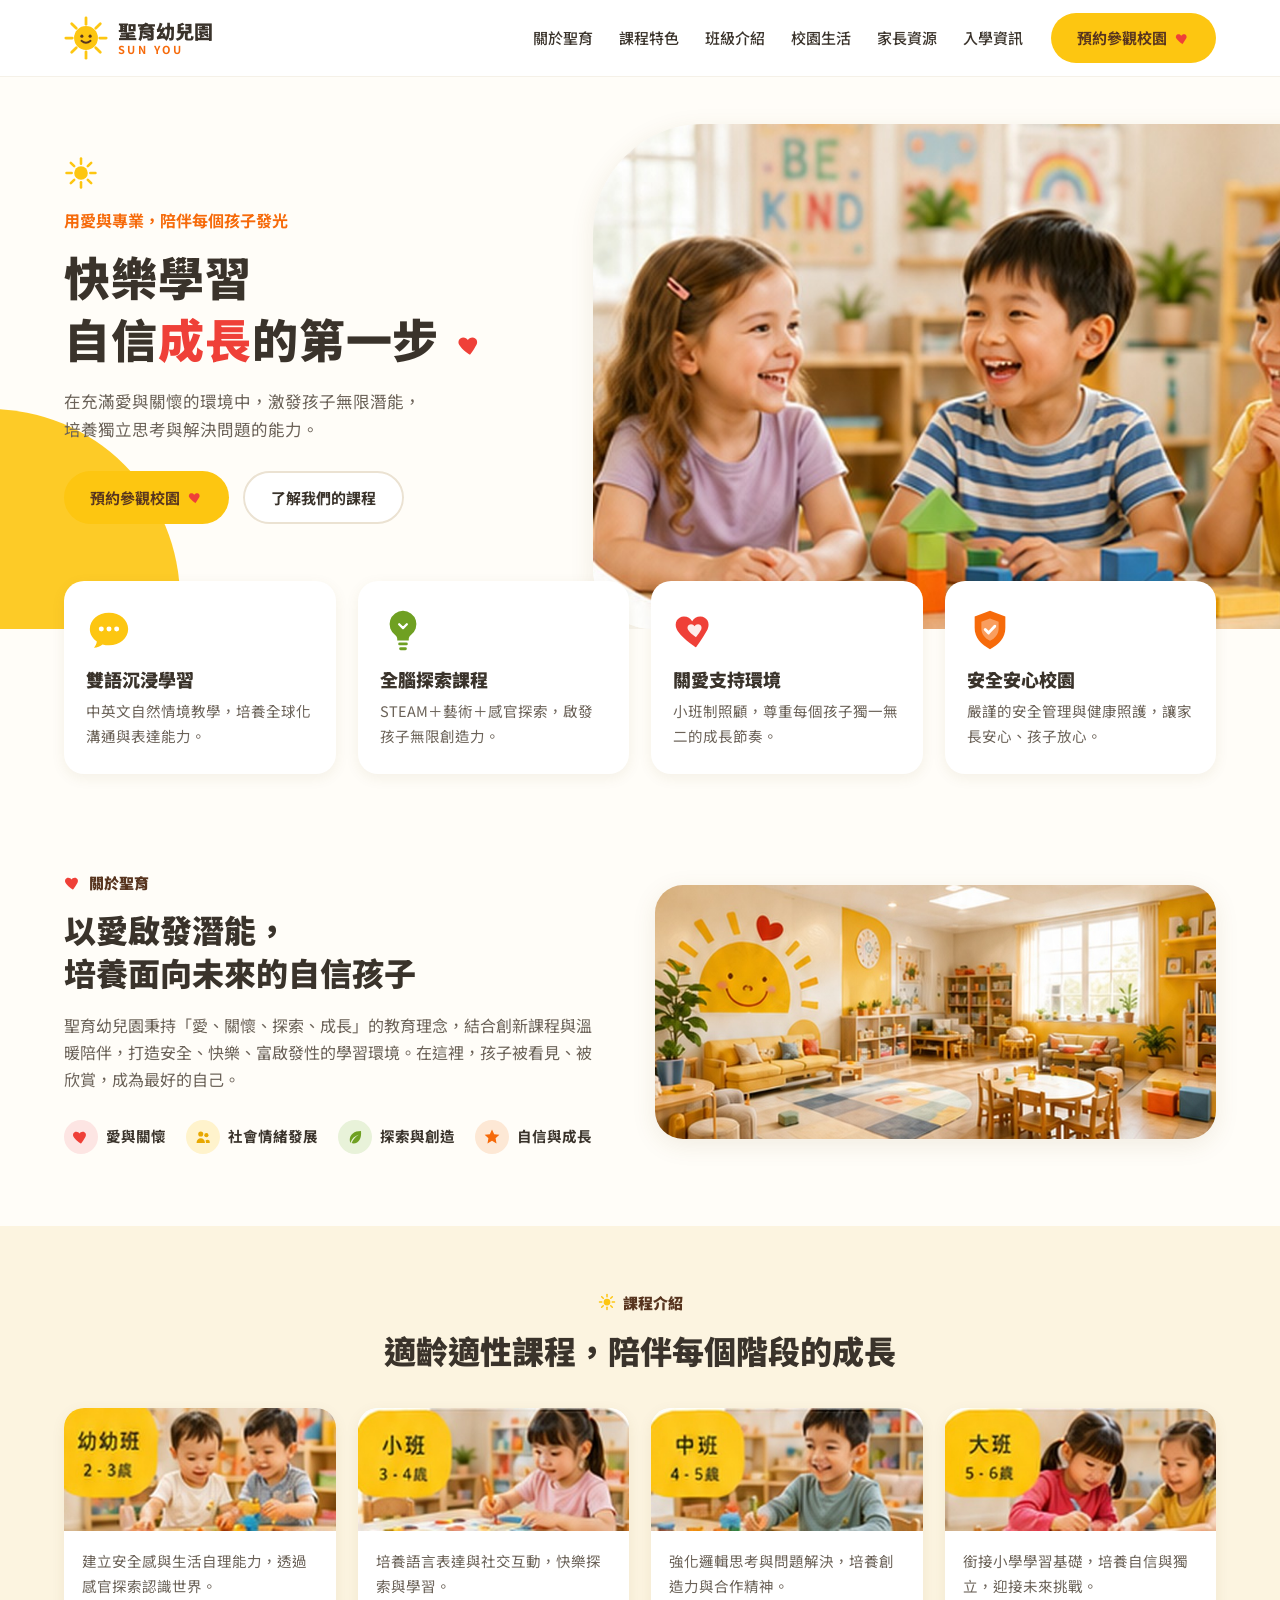
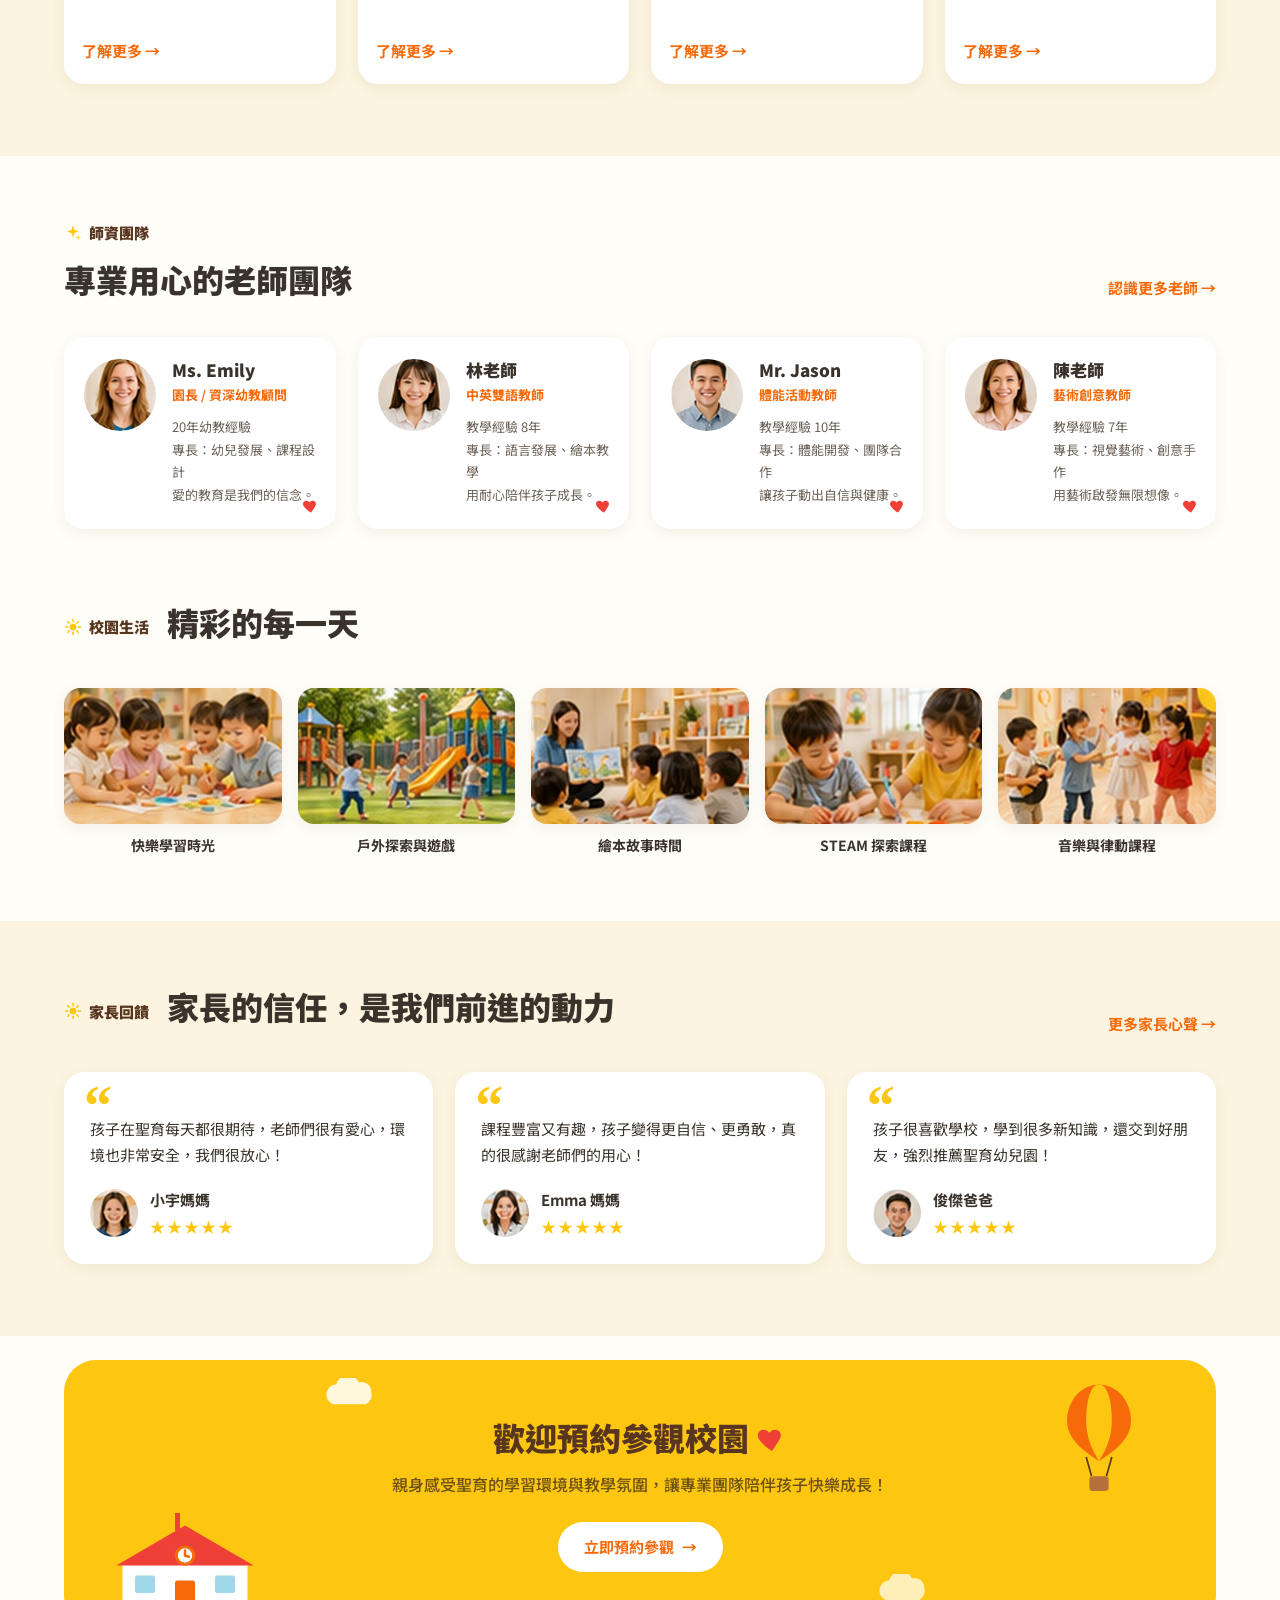
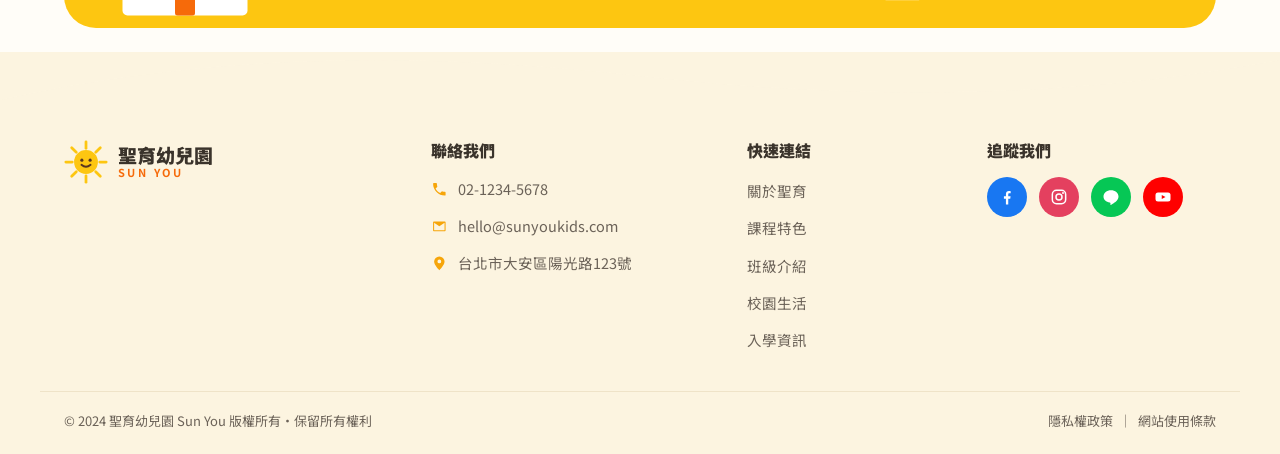
==== index.html @ f6fc10bd "feat: recreate Sample1.png as a one-page site and add mockup-to-site skill Faithfully recreates the " ====
<!DOCTYPE html>
<html lang="zh-Hant">
<head>
<meta charset="UTF-8">
<meta name="viewport" content="width=device-width, initial-scale=1.0">
<title>聖育幼兒園 SUN YOU｜快樂學習，自信成長的第一步</title>
<meta name="description" content="聖育幼兒園秉持「愛、關懷、探索、成長」的教育理念，打造安全、快樂、富啟發性的學習環境。">
<link rel="preconnect" href="https://fonts.googleapis.com">
<link rel="preconnect" href="https://fonts.gstatic.com" crossorigin>
<link href="https://fonts.googleapis.com/css2?family=Noto+Sans+TC:wght@400;500;700;900&display=swap" rel="stylesheet">
<link rel="stylesheet" href="css/styles.css">
</head>
<body>

<!-- ===== 導覽列 ===== -->
<header class="site-header">
  <div class="container nav-inner">
    <a href="#top" class="logo" aria-label="聖育幼兒園 SUN YOU">
      <svg class="logo-sun" viewBox="0 0 48 48" aria-hidden="true">
        <g stroke="#FDC611" stroke-width="3" stroke-linecap="round">
          <line x1="24" y1="2" x2="24" y2="9"/><line x1="24" y1="39" x2="24" y2="46"/>
          <line x1="2" y1="24" x2="9" y2="24"/><line x1="39" y1="24" x2="46" y2="24"/>
          <line x1="8.4" y1="8.4" x2="13.4" y2="13.4"/><line x1="34.6" y1="34.6" x2="39.6" y2="39.6"/>
          <line x1="8.4" y1="39.6" x2="13.4" y2="34.6"/><line x1="34.6" y1="13.4" x2="39.6" y2="8.4"/>
        </g>
        <circle cx="24" cy="24" r="13" fill="#FDC611"/>
        <circle cx="19.5" cy="22" r="1.7" fill="#58351F"/>
        <circle cx="28.5" cy="22" r="1.7" fill="#58351F"/>
        <path d="M19 27 q5 4.5 10 0" fill="none" stroke="#58351F" stroke-width="2" stroke-linecap="round"/>
      </svg>
      <span class="logo-text"><strong>聖育幼兒園</strong><small>SUN YOU</small></span>
    </a>
    <nav class="site-nav" id="site-nav" aria-label="主選單">
      <a href="#about">關於聖育</a>
      <a href="#features">課程特色</a>
      <a href="#classes">班級介紹</a>
      <a href="#life">校園生活</a>
      <a href="#voices">家長資源</a>
      <a href="#contact">入學資訊</a>
    </nav>
    <a href="#visit" class="btn btn-primary nav-cta">預約參觀校園
      <svg class="ic" viewBox="0 0 24 24" aria-hidden="true"><path fill="#EF4038" d="M12 21S4.5 16.3 2 11.7C.3 8.5 2.3 5 5.7 5 7.7 5 9.1 6 10 7.4 10.9 6 12.3 5 14.3 5c3.4 0 5.4 3.5 3.7 6.7C15.5 16.3 12 21 12 21z"/></svg>
    </a>
    <button class="nav-toggle" id="nav-toggle" aria-label="開啟選單" aria-expanded="false">
      <span></span><span></span><span></span>
    </button>
  </div>
</header>

<main id="top">

<!-- ===== Hero ===== -->
<section class="hero">
  <div class="hero-blob" aria-hidden="true"></div>
  <div class="container hero-inner">
    <div class="hero-copy">
      <svg class="hero-sun" viewBox="0 0 40 40" aria-hidden="true">
        <g stroke="#FDC611" stroke-width="3" stroke-linecap="round">
          <line x1="20" y1="3" x2="20" y2="9"/><line x1="20" y1="31" x2="20" y2="37"/>
          <line x1="3" y1="20" x2="9" y2="20"/><line x1="31" y1="20" x2="37" y2="20"/>
          <line x1="8" y1="8" x2="12" y2="12"/><line x1="28" y1="28" x2="32" y2="32"/>
          <line x1="8" y1="32" x2="12" y2="28"/><line x1="28" y1="12" x2="32" y2="8"/>
        </g>
        <circle cx="20" cy="20" r="8" fill="#FDC611"/>
      </svg>
      <p class="eyebrow">用愛與專業，陪伴每個孩子發光</p>
      <h1>快樂學習<br>自信<em>成長</em>的第一步
        <svg class="hero-heart" viewBox="0 0 24 24" aria-hidden="true"><path fill="#EF4038" d="M12 21S4.5 16.3 2 11.7C.3 8.5 2.3 5 5.7 5 7.7 5 9.1 6 10 7.4 10.9 6 12.3 5 14.3 5c3.4 0 5.4 3.5 3.7 6.7C15.5 16.3 12 21 12 21z"/></svg>
      </h1>
      <p class="lead">在充滿愛與關懷的環境中，激發孩子無限潛能，<br>培養獨立思考與解決問題的能力。</p>
      <div class="hero-actions">
        <a href="#visit" class="btn btn-primary">預約參觀校園
          <svg class="ic" viewBox="0 0 24 24" aria-hidden="true"><path fill="#EF4038" d="M12 21S4.5 16.3 2 11.7C.3 8.5 2.3 5 5.7 5 7.7 5 9.1 6 10 7.4 10.9 6 12.3 5 14.3 5c3.4 0 5.4 3.5 3.7 6.7C15.5 16.3 12 21 12 21z"/></svg>
        </a>
        <a href="#classes" class="btn btn-ghost">了解我們的課程</a>
      </div>
    </div>
    <div class="hero-photo">
      <img src="assets/img/hero.jpg" alt="孩子們開心地玩積木" width="1052" height="558">
    </div>
  </div>
</section>

<!-- ===== 特色卡片 ===== -->
<section class="features" id="features">
  <div class="container features-grid">
    <article class="feature-card">
      <span class="feature-icon"><svg viewBox="0 0 48 48" aria-hidden="true">
        <path fill="#FDC611" d="M24 6C12.4 6 4 13.6 4 23c0 5.3 2.8 10 7.3 13.1-.3 2.4-1.3 4.6-3 6.3 3.4-.3 6.5-1.5 9-3.4 2.1.6 4.4 1 6.7 1 11.6 0 20-7.6 20-17S35.6 6 24 6z"/>
        <circle cx="16" cy="23" r="2.6" fill="#fff"/><circle cx="24" cy="23" r="2.6" fill="#fff"/><circle cx="32" cy="23" r="2.6" fill="#fff"/>
      </svg></span>
      <h3>雙語沉浸學習</h3>
      <p>中英文自然情境教學，培養全球化溝通與表達能力。</p>
    </article>
    <article class="feature-card">
      <span class="feature-icon"><svg viewBox="0 0 48 48" aria-hidden="true">
        <path fill="#6FA022" d="M24 4a14 14 0 0 0-8 25.5c1.3 1 2 2.5 2 4V35h12v-1.5c0-1.5.7-3 2-4A14 14 0 0 0 24 4z"/>
        <rect x="19" y="37" width="10" height="3" rx="1.5" fill="#6FA022"/>
        <rect x="20" y="42" width="8" height="3" rx="1.5" fill="#6FA022"/>
        <path d="M20 18l4 4 4-4" stroke="#fff" stroke-width="2.4" fill="none" stroke-linecap="round" stroke-linejoin="round"/>
      </svg></span>
      <h3>全腦探索課程</h3>
      <p>STEAM＋藝術＋感官探索，啟發孩子無限創造力。</p>
    </article>
    <article class="feature-card">
      <span class="feature-icon"><svg viewBox="0 0 48 48" aria-hidden="true">
        <path fill="#EF4038" d="M24 42S9 32.6 4 23.4C.7 17 4.7 10 11.4 10c4 0 6.8 2 8.6 4.8C21.8 12 24.6 10 28.6 10 35.3 10 39.3 17 36 23.4 31 32.6 24 42 24 42z"/>
        <path fill="#fff" d="M24 31.5s-6.2-4-8.3-7.8c-1.4-2.7.3-5.7 3.1-5.7 1.7 0 2.9.9 3.7 2 .8-1.1 2-2 3.7-2 2.8 0 4.5 3 3.1 5.7-2.1 3.8-5.3 7.8-5.3 7.8z" opacity=".9"/>
      </svg></span>
      <h3>關愛支持環境</h3>
      <p>小班制照顧，尊重每個孩子獨一無二的成長節奏。</p>
    </article>
    <article class="feature-card">
      <span class="feature-icon"><svg viewBox="0 0 48 48" aria-hidden="true">
        <path fill="#F66A0A" d="M24 4l16 6v12c0 10-6.7 17.6-16 22C14.7 39.6 8 32 8 22V10l16-6z"/>
        <path fill="#fff" d="M24 12l9 3.4v7.2c0 5.6-3.7 10-9 12.6-5.3-2.6-9-7-9-12.6v-7.2L24 12z" opacity=".35"/>
        <path d="M19 23.5l3.5 3.5 6.5-7" stroke="#fff" stroke-width="3" fill="none" stroke-linecap="round" stroke-linejoin="round"/>
      </svg></span>
      <h3>安全安心校園</h3>
      <p>嚴謹的安全管理與健康照護，讓家長安心、孩子放心。</p>
    </article>
  </div>
</section>

<!-- ===== 關於聖育 ===== -->
<section class="about" id="about">
  <div class="container about-inner">
    <div class="about-copy">
      <p class="section-tag">
        <svg class="ic" viewBox="0 0 24 24" aria-hidden="true"><path fill="#EF4038" d="M12 21S4.5 16.3 2 11.7C.3 8.5 2.3 5 5.7 5 7.7 5 9.1 6 10 7.4 10.9 6 12.3 5 14.3 5c3.4 0 5.4 3.5 3.7 6.7C15.5 16.3 12 21 12 21z"/></svg>
        關於聖育
      </p>
      <h2>以愛啟發潛能，<br>培養面向未來的自信孩子</h2>
      <p class="section-body">聖育幼兒園秉持「愛、關懷、探索、成長」的教育理念，結合創新課程與溫暖陪伴，打造安全、快樂、富啟發性的學習環境。在這裡，孩子被看見、被欣賞，成為最好的自己。</p>
      <ul class="about-badges">
        <li><span class="badge-ic badge-red"><svg viewBox="0 0 24 24" aria-hidden="true"><path fill="currentColor" d="M12 21S4.5 16.3 2 11.7C.3 8.5 2.3 5 5.7 5 7.7 5 9.1 6 10 7.4 10.9 6 12.3 5 14.3 5c3.4 0 5.4 3.5 3.7 6.7C15.5 16.3 12 21 12 21z"/></svg></span>愛與關懷</li>
        <li><span class="badge-ic badge-yellow"><svg viewBox="0 0 24 24" aria-hidden="true"><circle cx="9" cy="8" r="3.4" fill="currentColor"/><circle cx="16.5" cy="9.5" r="2.8" fill="currentColor"/><path fill="currentColor" d="M3.5 19c0-3 2.5-5.4 5.5-5.4s5.5 2.4 5.5 5.4v1h-11v-1zM15.5 16.4c1.6-1.3 4-1.2 5 .4.6 1 .5 2.2.5 3.2h-5"/></svg></span>社會情緒發展</li>
        <li><span class="badge-ic badge-green"><svg viewBox="0 0 24 24" aria-hidden="true"><path fill="currentColor" d="M20 4c-9 0-15 4.5-15 12 0 1.6.4 3 1 4.1C7.6 14 12 10.5 17 9c-4 2.5-7.6 6-9.5 11 .8.3 1.6.5 2.5.5 7.5 0 11-7 10-16.5z"/></svg></span>探索與創造</li>
        <li><span class="badge-ic badge-orange"><svg viewBox="0 0 24 24" aria-hidden="true"><path fill="currentColor" d="M12 2l2.9 6.3L21.8 9l-5 4.7L18 20.5 12 17l-6 3.5 1.2-6.8-5-4.7 6.9-.7L12 2z"/></svg></span>自信與成長</li>
      </ul>
    </div>
    <div class="about-photo">
      <img src="assets/img/about.jpg" alt="明亮溫馨的教室空間，牆上有太陽笑臉壁畫" width="978" height="442">
    </div>
  </div>
</section>

<!-- ===== 課程介紹 ===== -->
<section class="classes" id="classes">
  <div class="container">
    <header class="section-head center">
      <p class="section-tag">
        <svg class="ic" viewBox="0 0 24 24" aria-hidden="true"><g stroke="#FDC611" stroke-width="2" stroke-linecap="round"><line x1="12" y1="2" x2="12" y2="5"/><line x1="12" y1="19" x2="12" y2="22"/><line x1="2" y1="12" x2="5" y2="12"/><line x1="19" y1="12" x2="22" y2="12"/><line x1="4.9" y1="4.9" x2="7" y2="7"/><line x1="17" y1="17" x2="19.1" y2="19.1"/><line x1="4.9" y1="19.1" x2="7" y2="17"/><line x1="17" y1="7" x2="19.1" y2="4.9"/></g><circle cx="12" cy="12" r="4.5" fill="#FDC611"/></svg>
        課程介紹
      </p>
      <h2>適齡適性課程，陪伴每個階段的成長</h2>
    </header>
    <div class="class-grid">
      <article class="class-card">
        <div class="class-photo"><img src="assets/img/class-toddler.jpg" alt="幼幼班：孩子探索教具" width="350" height="158"></div>
        <div class="class-body">
          <p>建立安全感與生活自理能力，透過感官探索認識世界。</p>
          <a class="text-link" href="#visit">了解更多 <span class="arrow">→</span></a>
        </div>
      </article>
      <article class="class-card">
        <div class="class-photo"><img src="assets/img/class-junior.jpg" alt="小班：孩子們一起遊戲學習" width="350" height="158"></div>
        <div class="class-body">
          <p>培養語言表達與社交互動，快樂探索與學習。</p>
          <a class="text-link" href="#visit">了解更多 <span class="arrow">→</span></a>
        </div>
      </article>
      <article class="class-card">
        <div class="class-photo"><img src="assets/img/class-middle.jpg" alt="中班：孩子們動手做實驗" width="350" height="158"></div>
        <div class="class-body">
          <p>強化邏輯思考與問題解決，培養創造力與合作精神。</p>
          <a class="text-link" href="#visit">了解更多 <span class="arrow">→</span></a>
        </div>
      </article>
      <article class="class-card">
        <div class="class-photo"><img src="assets/img/class-senior.jpg" alt="大班：孩子們專注書寫" width="350" height="158"></div>
        <div class="class-body">
          <p>銜接小學學習基礎，培養自信與獨立，迎接未來挑戰。</p>
          <a class="text-link" href="#visit">了解更多 <span class="arrow">→</span></a>
        </div>
      </article>
    </div>
  </div>
</section>

<!-- ===== 師資團隊 ===== -->
<section class="teachers" id="teachers">
  <div class="container">
    <header class="section-head split">
      <div>
        <p class="section-tag">
          <svg class="ic" viewBox="0 0 24 24" aria-hidden="true"><path fill="#FDC611" d="M12 2l2 6 6 2-6 2-2 6-2-6-6-2 6-2 2-6z"/><path fill="#FDC611" d="M19 14l1 3 3 1-3 1-1 3-1-3-3-1 3-1 1-3z" opacity=".7"/></svg>
          師資團隊
        </p>
        <h2>專業用心的老師團隊</h2>
      </div>
      <a class="text-link" href="#visit">認識更多老師 <span class="arrow">→</span></a>
    </header>
    <div class="teacher-grid">
      <article class="teacher-card">
        <img class="teacher-avatar" src="assets/img/teacher-emily.jpg" alt="Ms. Emily" width="128" height="128">
        <div class="teacher-info">
          <h3>Ms. Emily</h3>
          <p class="teacher-role">園長 / 資深幼教顧問</p>
          <p class="teacher-meta">20年幼教經驗<br>專長：幼兒發展、課程設計<br>愛的教育是我們的信念。</p>
        </div>
        <svg class="card-heart" viewBox="0 0 24 24" aria-hidden="true"><path fill="#EF4038" d="M12 21S4.5 16.3 2 11.7C.3 8.5 2.3 5 5.7 5 7.7 5 9.1 6 10 7.4 10.9 6 12.3 5 14.3 5c3.4 0 5.4 3.5 3.7 6.7C15.5 16.3 12 21 12 21z"/></svg>
      </article>
      <article class="teacher-card">
        <img class="teacher-avatar" src="assets/img/teacher-lin.jpg" alt="林老師" width="128" height="128">
        <div class="teacher-info">
          <h3>林老師</h3>
          <p class="teacher-role">中英雙語教師</p>
          <p class="teacher-meta">教學經驗 8年<br>專長：語言發展、繪本教學<br>用耐心陪伴孩子成長。</p>
        </div>
        <svg class="card-heart" viewBox="0 0 24 24" aria-hidden="true"><path fill="#EF4038" d="M12 21S4.5 16.3 2 11.7C.3 8.5 2.3 5 5.7 5 7.7 5 9.1 6 10 7.4 10.9 6 12.3 5 14.3 5c3.4 0 5.4 3.5 3.7 6.7C15.5 16.3 12 21 12 21z"/></svg>
      </article>
      <article class="teacher-card">
        <img class="teacher-avatar" src="assets/img/teacher-jason.jpg" alt="Mr. Jason" width="128" height="128">
        <div class="teacher-info">
          <h3>Mr. Jason</h3>
          <p class="teacher-role">體能活動教師</p>
          <p class="teacher-meta">教學經驗 10年<br>專長：體能開發、團隊合作<br>讓孩子動出自信與健康。</p>
        </div>
        <svg class="card-heart" viewBox="0 0 24 24" aria-hidden="true"><path fill="#EF4038" d="M12 21S4.5 16.3 2 11.7C.3 8.5 2.3 5 5.7 5 7.7 5 9.1 6 10 7.4 10.9 6 12.3 5 14.3 5c3.4 0 5.4 3.5 3.7 6.7C15.5 16.3 12 21 12 21z"/></svg>
      </article>
      <article class="teacher-card">
        <img class="teacher-avatar" src="assets/img/teacher-chen.jpg" alt="陳老師" width="128" height="128">
        <div class="teacher-info">
          <h3>陳老師</h3>
          <p class="teacher-role">藝術創意教師</p>
          <p class="teacher-meta">教學經驗 7年<br>專長：視覺藝術、創意手作<br>用藝術啟發無限想像。</p>
        </div>
        <svg class="card-heart" viewBox="0 0 24 24" aria-hidden="true"><path fill="#EF4038" d="M12 21S4.5 16.3 2 11.7C.3 8.5 2.3 5 5.7 5 7.7 5 9.1 6 10 7.4 10.9 6 12.3 5 14.3 5c3.4 0 5.4 3.5 3.7 6.7C15.5 16.3 12 21 12 21z"/></svg>
      </article>
    </div>
  </div>
</section>

<!-- ===== 校園生活 ===== -->
<section class="life" id="life">
  <div class="container">
    <header class="section-head split">
      <div class="inline-head">
        <p class="section-tag">
          <svg class="ic" viewBox="0 0 24 24" aria-hidden="true"><g stroke="#FDC611" stroke-width="2" stroke-linecap="round"><line x1="12" y1="2" x2="12" y2="5"/><line x1="12" y1="19" x2="12" y2="22"/><line x1="2" y1="12" x2="5" y2="12"/><line x1="19" y1="12" x2="22" y2="12"/><line x1="4.9" y1="4.9" x2="7" y2="7"/><line x1="17" y1="17" x2="19.1" y2="19.1"/><line x1="4.9" y1="19.1" x2="7" y2="17"/><line x1="17" y1="7" x2="19.1" y2="4.9"/></g><circle cx="12" cy="12" r="4.5" fill="#FDC611"/></svg>
          校園生活
        </p>
        <h2>精彩的每一天</h2>
      </div>
    </header>
    <div class="life-grid">
      <figure><img src="assets/img/life-learning.jpg" alt="快樂學習時光" width="304" height="176"><figcaption>快樂學習時光</figcaption></figure>
      <figure><img src="assets/img/life-outdoor.jpg" alt="戶外探索與遊戲" width="304" height="176"><figcaption>戶外探索與遊戲</figcaption></figure>
      <figure><img src="assets/img/life-story.jpg" alt="繪本故事時間" width="278" height="176"><figcaption>繪本故事時間</figcaption></figure>
      <figure><img src="assets/img/life-steam.jpg" alt="STEAM 探索課程" width="272" height="176"><figcaption>STEAM 探索課程</figcaption></figure>
      <figure><img src="assets/img/life-music.jpg" alt="音樂與律動課程" width="292" height="176"><figcaption>音樂與律動課程</figcaption></figure>
    </div>
  </div>
</section>

<!-- ===== 家長回饋 ===== -->
<section class="voices" id="voices">
  <div class="container">
    <header class="section-head split">
      <div class="inline-head">
        <p class="section-tag">
          <svg class="ic" viewBox="0 0 24 24" aria-hidden="true"><g stroke="#FDC611" stroke-width="2" stroke-linecap="round"><line x1="12" y1="2" x2="12" y2="5"/><line x1="12" y1="19" x2="12" y2="22"/><line x1="2" y1="12" x2="5" y2="12"/><line x1="19" y1="12" x2="22" y2="12"/><line x1="4.9" y1="4.9" x2="7" y2="7"/><line x1="17" y1="17" x2="19.1" y2="19.1"/><line x1="4.9" y1="19.1" x2="7" y2="17"/><line x1="17" y1="7" x2="19.1" y2="4.9"/></g><circle cx="12" cy="12" r="4.5" fill="#FDC611"/></svg>
          家長回饋
        </p>
        <h2>家長的信任，是我們前進的動力</h2>
      </div>
      <a class="text-link" href="#visit">更多家長心聲 <span class="arrow">→</span></a>
    </header>
    <div class="voice-grid">
      <article class="voice-card">
        <span class="quote-mark" aria-hidden="true">“</span>
        <p>孩子在聖育每天都很期待，老師們很有愛心，環境也非常安全，我們很放心！</p>
        <footer>
          <img src="assets/img/avatar-xiaoyu.jpg" alt="" width="76" height="76">
          <div><strong>小宇媽媽</strong>
            <span class="stars" role="img" aria-label="五顆星">★★★★★</span>
          </div>
        </footer>
      </article>
      <article class="voice-card">
        <span class="quote-mark" aria-hidden="true">“</span>
        <p>課程豐富又有趣，孩子變得更自信、更勇敢，真的很感謝老師們的用心！</p>
        <footer>
          <img src="assets/img/avatar-emma.jpg" alt="" width="76" height="76">
          <div><strong>Emma 媽媽</strong>
            <span class="stars" role="img" aria-label="五顆星">★★★★★</span>
          </div>
        </footer>
      </article>
      <article class="voice-card">
        <span class="quote-mark" aria-hidden="true">“</span>
        <p>孩子很喜歡學校，學到很多新知識，還交到好朋友，強烈推薦聖育幼兒園！</p>
        <footer>
          <img src="assets/img/avatar-junjie.jpg" alt="" width="76" height="76">
          <div><strong>俊傑爸爸</strong>
            <span class="stars" role="img" aria-label="五顆星">★★★★★</span>
          </div>
        </footer>
      </article>
    </div>
  </div>
</section>

<!-- ===== CTA ===== -->
<section class="cta" id="visit">
  <div class="container">
    <div class="cta-banner">
      <svg class="cta-art cta-school" viewBox="0 0 120 100" aria-hidden="true">
        <rect x="10" y="46" width="100" height="44" rx="4" fill="#fff"/>
        <path d="M5 50 L60 18 L115 50 Z" fill="#EF4038"/>
        <rect x="52" y="8" width="4" height="14" fill="#EF4038"/>
        <path d="M56 8 h14 l-4 4 4 4 h-14 z" fill="#FDC611"/>
        <circle cx="60" cy="42" r="7" fill="#fff" stroke="#F66A0A" stroke-width="2.5"/>
        <line x1="60" y1="42" x2="60" y2="38" stroke="#F66A0A" stroke-width="2" stroke-linecap="round"/>
        <line x1="60" y1="42" x2="63" y2="43" stroke="#F66A0A" stroke-width="2" stroke-linecap="round"/>
        <rect x="52" y="62" width="16" height="28" rx="2" fill="#F66A0A"/>
        <rect x="20" y="58" width="16" height="14" rx="2" fill="#9FD8E8"/>
        <rect x="84" y="58" width="16" height="14" rx="2" fill="#9FD8E8"/>
      </svg>
      <div class="cta-copy">
        <h2>歡迎預約參觀校園
          <svg class="ic" viewBox="0 0 24 24" aria-hidden="true"><path fill="#EF4038" d="M12 21S4.5 16.3 2 11.7C.3 8.5 2.3 5 5.7 5 7.7 5 9.1 6 10 7.4 10.9 6 12.3 5 14.3 5c3.4 0 5.4 3.5 3.7 6.7C15.5 16.3 12 21 12 21z"/></svg>
        </h2>
        <p>親身感受聖育的學習環境與教學氛圍，讓專業團隊陪伴孩子快樂成長！</p>
        <a class="btn btn-light" href="mailto:hello@sunyoukids.com">立即預約參觀 <span class="arrow">→</span></a>
      </div>
      <svg class="cta-art cta-balloon" viewBox="0 0 90 120" aria-hidden="true">
        <path d="M45 6 a30 34 0 0 1 30 34 c0 18-18 30-30 38 C33 70 15 58 15 40 A30 34 0 0 1 45 6z" fill="#F66A0A"/>
        <path d="M45 6 c8 0 12 15 12 34 0 16-6 28-12 38-6-10-12-22-12-38C33 21 37 6 45 6z" fill="#FDC611"/>
        <path d="M45 6 a30 34 0 0 1 30 34c0 18-18 30-30 38" fill="none"/>
        <line x1="33" y1="74" x2="38" y2="92" stroke="#58351F" stroke-width="1.6"/>
        <line x1="57" y1="74" x2="52" y2="92" stroke="#58351F" stroke-width="1.6"/>
        <rect x="36" y="92" width="18" height="14" rx="3" fill="#B5703B"/>
      </svg>
      <svg class="cta-art cta-cloud cloud-1" viewBox="0 0 80 36" aria-hidden="true"><path d="M18 30 a12 12 0 0 1 4-23 14 14 0 0 1 26-2 11 11 0 0 1 14 11 12 12 0 0 1-6 14z" fill="#fff" opacity=".85"/></svg>
      <svg class="cta-art cta-cloud cloud-2" viewBox="0 0 80 36" aria-hidden="true"><path d="M18 30 a12 12 0 0 1 4-23 14 14 0 0 1 26-2 11 11 0 0 1 14 11 12 12 0 0 1-6 14z" fill="#fff" opacity=".7"/></svg>
    </div>
  </div>
</section>

</main>

<!-- ===== Footer ===== -->
<footer class="site-footer" id="contact">
  <svg class="footer-wave" viewBox="0 0 1440 60" preserveAspectRatio="none" aria-hidden="true">
    <path d="M0 60 C240 0 480 0 720 30 C960 60 1200 60 1440 10 L1440 60 Z" fill="#FCF4E0"/>
  </svg>
  <div class="container footer-grid">
    <div class="footer-brand">
      <a href="#top" class="logo" aria-label="聖育幼兒園 SUN YOU">
        <svg class="logo-sun" viewBox="0 0 48 48" aria-hidden="true">
          <g stroke="#FDC611" stroke-width="3" stroke-linecap="round">
            <line x1="24" y1="2" x2="24" y2="9"/><line x1="24" y1="39" x2="24" y2="46"/>
            <line x1="2" y1="24" x2="9" y2="24"/><line x1="39" y1="24" x2="46" y2="24"/>
            <line x1="8.4" y1="8.4" x2="13.4" y2="13.4"/><line x1="34.6" y1="34.6" x2="39.6" y2="39.6"/>
            <line x1="8.4" y1="39.6" x2="13.4" y2="34.6"/><line x1="34.6" y1="13.4" x2="39.6" y2="8.4"/>
          </g>
          <circle cx="24" cy="24" r="13" fill="#FDC611"/>
          <circle cx="19.5" cy="22" r="1.7" fill="#58351F"/>
          <circle cx="28.5" cy="22" r="1.7" fill="#58351F"/>
          <path d="M19 27 q5 4.5 10 0" fill="none" stroke="#58351F" stroke-width="2" stroke-linecap="round"/>
        </svg>
        <span class="logo-text"><strong>聖育幼兒園</strong><small>SUN YOU</small></span>
      </a>
    </div>
    <div class="footer-col">
      <h4>聯絡我們</h4>
      <ul class="contact-list">
        <li>
          <svg class="ic" viewBox="0 0 24 24" aria-hidden="true"><path fill="#F6A50A" d="M6.6 10.8c1.4 2.8 3.8 5.1 6.6 6.6l2.2-2.2c.3-.3.7-.4 1-.2 1.2.4 2.4.6 3.6.6.6 0 1 .4 1 1V20c0 .6-.4 1-1 1C10.6 21 3 13.4 3 4c0-.6.4-1 1-1h3.5c.6 0 1 .4 1 1 0 1.3.2 2.5.6 3.6.1.4 0 .7-.2 1l-2.3 2.2z"/></svg>
          02-1234-5678
        </li>
        <li>
          <svg class="ic" viewBox="0 0 24 24" aria-hidden="true"><path fill="#F6A50A" d="M4 5h16c.6 0 1 .4 1 1v12c0 .6-.4 1-1 1H4c-.6 0-1-.4-1-1V6c0-.6.4-1 1-1zm8 7L4.5 6.8v10.7h15V6.8L12 12z"/></svg>
          <a href="mailto:hello@sunyoukids.com">hello@sunyoukids.com</a>
        </li>
        <li>
          <svg class="ic" viewBox="0 0 24 24" aria-hidden="true"><path fill="#F6A50A" d="M12 2a7.5 7.5 0 0 1 7.5 7.5c0 5.2-7.5 12.5-7.5 12.5S4.5 14.7 4.5 9.5A7.5 7.5 0 0 1 12 2zm0 10a2.7 2.7 0 1 0 0-5.4 2.7 2.7 0 0 0 0 5.4z"/></svg>
          台北市大安區陽光路123號
        </li>
      </ul>
    </div>
    <div class="footer-col">
      <h4>快速連結</h4>
      <ul class="quick-links">
        <li><a href="#about">關於聖育</a></li>
        <li><a href="#features">課程特色</a></li>
        <li><a href="#classes">班級介紹</a></li>
        <li><a href="#life">校園生活</a></li>
        <li><a href="#visit">入學資訊</a></li>
      </ul>
    </div>
    <div class="footer-col">
      <h4>追蹤我們</h4>
      <ul class="social-list">
        <li><a class="social social-fb" href="#" aria-label="Facebook">
          <svg viewBox="0 0 24 24" aria-hidden="true"><path fill="#fff" d="M13.5 21v-7h2.4l.4-3h-2.8V9.1c0-.9.2-1.5 1.5-1.5h1.4V5c-.3 0-1.1-.1-2.1-.1-2.1 0-3.6 1.3-3.6 3.7V11H8.3v3h2.4v7h2.8z"/></svg></a></li>
        <li><a class="social social-ig" href="#" aria-label="Instagram">
          <svg viewBox="0 0 24 24" aria-hidden="true"><rect x="4" y="4" width="16" height="16" rx="5" fill="none" stroke="#fff" stroke-width="1.8"/><circle cx="12" cy="12" r="3.6" fill="none" stroke="#fff" stroke-width="1.8"/><circle cx="16.8" cy="7.2" r="1.2" fill="#fff"/></svg></a></li>
        <li><a class="social social-line" href="#" aria-label="LINE">
          <svg viewBox="0 0 24 24" aria-hidden="true"><path fill="#fff" d="M12 4C7 4 3 7.3 3 11.4c0 3.7 3.2 6.7 7.5 7.3.3.1.7.2.8.5.1.2.1.6 0 .9l-.1.8c0 .2-.2.9.8.5s5.2-3.1 7.1-5.3c1.3-1.4 1.9-2.9 1.9-4.7C21 7.3 17 4 12 4z"/></svg></a></li>
        <li><a class="social social-yt" href="#" aria-label="YouTube">
          <svg viewBox="0 0 24 24" aria-hidden="true"><rect x="3" y="6.5" width="18" height="11" rx="3" fill="#fff"/><path d="M10.5 9.5v5l4.5-2.5z" fill="#FF0000"/></svg></a></li>
      </ul>
    </div>
  </div>
  <div class="container footer-bottom">
    <p>© 2024 聖育幼兒園 Sun You 版權所有・保留所有權利</p>
    <p class="footer-legal"><a href="#">隱私權政策</a><span>｜</span><a href="#">網站使用條款</a></p>
  </div>
</footer>

<script src="js/main.js"></script>
</body>
</html>
---- css/styles.css ----
/* ===== Tokens（取樣自 Sample1.png）===== */
:root {
  --yellow: #FDC611;
  --yellow-soft: #FDD34E;
  --yellow-pale: #FFF3CC;
  --cream: #FCF4E0;
  --bg: #FFFDF8;
  --red: #EF4038;
  --orange: #F66A0A;
  --green: #6FA022;
  --ink: #3A332B;
  --ink-soft: #6B6258;
  --brown: #58351F;
  --card-radius: 20px;
  --shadow: 0 6px 24px rgba(120, 90, 30, .10);
  --shadow-soft: 0 4px 14px rgba(120, 90, 30, .08);
  --container: 1200px;
}

/* ===== Base ===== */
* { box-sizing: border-box; }
html { scroll-behavior: smooth; }
body {
  margin: 0;
  font-family: "Noto Sans TC", "PingFang TC", "Microsoft JhengHei", sans-serif;
  color: var(--ink);
  background: var(--bg);
  line-height: 1.7;
}
img { display: block; max-width: 100%; height: auto; }
a { color: inherit; text-decoration: none; }
h1, h2, h3, h4 { margin: 0; line-height: 1.35; }
p, ul { margin: 0; }
ul { padding: 0; list-style: none; }

.container { max-width: var(--container); margin: 0 auto; padding: 0 24px; }
.ic { width: 1em; height: 1em; vertical-align: -0.12em; }
.arrow { display: inline-block; transition: transform .2s; }

/* ===== 按鈕 ===== */
.btn {
  display: inline-flex; align-items: center; gap: 8px;
  padding: 12px 26px; border-radius: 999px;
  font-weight: 700; font-size: 15px; white-space: nowrap;
  transition: transform .15s, box-shadow .15s, background .15s;
}
.btn:hover { transform: translateY(-2px); box-shadow: var(--shadow-soft); }
.btn-primary { background: var(--yellow); color: var(--brown); }
.btn-primary:hover { background: var(--yellow-soft); }
.btn-ghost { background: #fff; color: var(--ink); border: 2px solid #EBE2D2; }
.btn-light { background: #fff; color: var(--orange); }

.text-link { color: var(--orange); font-weight: 700; font-size: 15px; }
.text-link:hover .arrow { transform: translateX(4px); }

/* ===== 導覽列 ===== */
.site-header {
  position: sticky; top: 0; z-index: 50;
  background: rgba(255, 255, 255, .95);
  backdrop-filter: blur(6px);
  box-shadow: 0 1px 0 rgba(120, 90, 30, .07);
}
.nav-inner { display: flex; align-items: center; gap: 28px; height: 76px; }
.logo { display: flex; align-items: center; gap: 10px; }
.logo-sun { width: 44px; height: 44px; flex: none; }
.logo-text { display: flex; flex-direction: column; line-height: 1.2; }
.logo-text strong { font-size: 19px; font-weight: 900; color: var(--ink); }
.logo-text small { font-size: 11px; letter-spacing: .22em; color: var(--orange); font-weight: 700; }
.site-nav { display: flex; gap: 26px; margin-left: auto; }
.site-nav a { font-size: 15px; font-weight: 500; color: var(--ink); }
.site-nav a:hover { color: var(--orange); }
.nav-cta { flex: none; }
.nav-toggle { display: none; background: none; border: 0; padding: 8px; cursor: pointer; }
.nav-toggle span { display: block; width: 22px; height: 2.5px; background: var(--ink); margin: 4.5px 0; border-radius: 2px; transition: .2s; }

/* ===== Hero ===== */
.hero { position: relative; overflow: hidden; }
.hero-blob {
  position: absolute; left: -200px; bottom: -160px;
  width: 380px; height: 380px;
  background: var(--yellow);
  border-radius: 50%;
  opacity: .9;
}
.hero-inner {
  position: relative;
  display: grid; grid-template-columns: 0.88fr 1.12fr;
  align-items: center; gap: 40px;
  padding-top: 48px; padding-bottom: 0;
}
.hero-copy { position: relative; padding-bottom: 72px; }
.hero-sun { width: 34px; height: 34px; margin-bottom: 10px; }
.eyebrow { color: var(--orange); font-weight: 700; font-size: 16px; margin-bottom: 10px; }
.hero h1 {
  font-size: 46px; font-weight: 900; color: var(--ink);
  letter-spacing: .02em; margin-bottom: 18px; position: relative;
}
.hero h1 em { font-style: normal; color: var(--red); }
.hero-heart { width: 26px; height: 26px; margin-left: 6px; }
.lead { color: var(--ink-soft); font-size: 16.5px; margin-bottom: 28px; }
.hero-actions { display: flex; gap: 14px; flex-wrap: wrap; }
.hero-photo { margin-right: calc(50% - 50vw); }
.hero-photo img {
  width: 100%;
  border-radius: 110px 0 0 60px;
  box-shadow: var(--shadow);
}

/* ===== 特色卡片 ===== */
.features { padding: 0 0 48px; }
.features-grid {
  display: grid; grid-template-columns: repeat(4, 1fr); gap: 22px;
  position: relative; z-index: 2; margin-top: -48px;
}
.feature-card {
  background: #fff; border-radius: var(--card-radius);
  box-shadow: var(--shadow-soft);
  padding: 26px 22px;
  transition: transform .2s, box-shadow .2s;
}
.feature-card:hover { transform: translateY(-4px); box-shadow: var(--shadow); }
.feature-icon { display: block; width: 46px; height: 46px; margin-bottom: 14px; }
.feature-icon svg { width: 100%; height: 100%; }
.feature-card h3 { font-size: 18px; font-weight: 900; margin-bottom: 8px; }
.feature-card p { font-size: 14.5px; color: var(--ink-soft); }

/* ===== 共用 Section ===== */
section { scroll-margin-top: 84px; }
.section-tag {
  display: inline-flex; align-items: center; gap: 7px;
  font-weight: 900; font-size: 15px; color: var(--brown);
  margin-bottom: 12px;
}
.section-tag .ic { width: 1.2em; height: 1.2em; }
h2 { font-size: 32px; font-weight: 900; color: var(--ink); }
.section-body { color: var(--ink-soft); font-size: 16px; }
.section-head { margin-bottom: 36px; }
.section-head.center { text-align: center; }
.section-head.split {
  display: flex; align-items: flex-end; justify-content: space-between;
  gap: 20px; flex-wrap: wrap;
}
.inline-head { display: flex; align-items: baseline; gap: 18px; flex-wrap: wrap; }

/* ===== 關於聖育 ===== */
.about { padding: 48px 0 72px; }
.about-inner {
  display: grid; grid-template-columns: 1fr 1.05fr;
  gap: 56px; align-items: center;
}
.about h2 { margin-bottom: 18px; }
.about-badges { display: flex; gap: 20px; flex-wrap: wrap; margin-top: 26px; }
.about-badges li { display: flex; align-items: center; gap: 8px; font-size: 14.5px; font-weight: 700; }
.badge-ic {
  display: inline-flex; align-items: center; justify-content: center;
  width: 34px; height: 34px; border-radius: 50%; flex: none;
}
.badge-ic svg { width: 18px; height: 18px; }
.badge-red { background: #FDE5E3; color: var(--red); }
.badge-yellow { background: var(--yellow-pale); color: #E8A800; }
.badge-green { background: #E8F2D9; color: var(--green); }
.badge-orange { background: #FDE8D5; color: var(--orange); }
.about-photo img { border-radius: 28px; box-shadow: var(--shadow); width: 100%; }

/* ===== 課程介紹 ===== */
.classes { background: var(--cream); padding: 64px 0 72px; }
.classes .section-head h2 { margin-top: 2px; }
.class-grid { display: grid; grid-template-columns: repeat(4, 1fr); gap: 22px; }
.class-card {
  background: #fff; border-radius: var(--card-radius);
  box-shadow: var(--shadow-soft); overflow: hidden;
  transition: transform .2s, box-shadow .2s;
}
.class-card:hover { transform: translateY(-4px); box-shadow: var(--shadow); }
.class-photo img { width: 100%; aspect-ratio: 175 / 79; object-fit: cover; }
.class-body { padding: 18px 18px 20px; }
.class-body p { font-size: 14.5px; color: var(--ink-soft); margin-bottom: 14px; min-height: 74px; }

/* ===== 師資團隊 ===== */
.teachers { padding: 64px 0; }
.teacher-grid { display: grid; grid-template-columns: repeat(4, 1fr); gap: 22px; }
.teacher-card {
  position: relative;
  background: #fff; border-radius: var(--card-radius);
  box-shadow: var(--shadow-soft); padding: 22px 20px;
  display: flex; gap: 16px; align-items: flex-start;
  transition: transform .2s, box-shadow .2s;
}
.teacher-card:hover { transform: translateY(-4px); box-shadow: var(--shadow); }
.teacher-avatar {
  width: 72px; height: 72px; border-radius: 50%;
  object-fit: cover; flex: none;
}
.teacher-card h3 { font-size: 17px; font-weight: 900; }
.teacher-role { font-size: 13px; color: var(--orange); font-weight: 700; margin: 2px 0 10px; }
.teacher-meta { font-size: 13px; color: var(--ink-soft); line-height: 1.75; }
.card-heart { position: absolute; right: 16px; bottom: 14px; width: 18px; height: 18px; }

/* ===== 校園生活 ===== */
.life { padding: 8px 0 64px; }
.life-grid { display: grid; grid-template-columns: repeat(5, 1fr); gap: 16px; }
.life-grid figure { margin: 0; }
.life-grid img {
  width: 100%; aspect-ratio: 16 / 10; object-fit: cover;
  border-radius: 16px; box-shadow: var(--shadow-soft);
  transition: transform .2s;
}
.life-grid figure:hover img { transform: translateY(-4px); }
.life-grid figcaption {
  text-align: center; font-size: 14px; font-weight: 700;
  color: var(--ink); margin-top: 10px;
}

/* ===== 家長回饋 ===== */
.voices { background: var(--cream); padding: 64px 0 72px; }
.voice-grid { display: grid; grid-template-columns: repeat(3, 1fr); gap: 22px; }
.voice-card {
  position: relative;
  background: #fff; border-radius: var(--card-radius);
  box-shadow: var(--shadow-soft); padding: 30px 26px 24px;
}
.quote-mark {
  position: absolute; top: 6px; left: 20px;
  font-size: 56px; font-weight: 900; line-height: 1;
  color: var(--yellow); font-family: Georgia, serif;
}
.voice-card > p { font-size: 15px; color: var(--ink); margin: 14px 0 20px; }
.voice-card footer { display: flex; align-items: center; gap: 12px; }
.voice-card footer img { width: 48px; height: 48px; border-radius: 50%; object-fit: cover; }
.voice-card strong { display: block; font-size: 15px; }
.stars { color: var(--yellow); font-size: 15px; letter-spacing: 2px; }

/* ===== CTA ===== */
.cta { padding: 24px 0 72px; }
.cta-banner {
  position: relative;
  background: var(--yellow);
  border-radius: 32px;
  padding: 56px 40px;
  text-align: center;
  overflow: hidden;
}
.cta-copy { position: relative; z-index: 1; max-width: 560px; margin: 0 auto; }
.cta-banner h2 { color: var(--brown); margin-bottom: 12px; }
.cta-banner p { color: #6C5212; font-size: 16px; font-weight: 500; margin-bottom: 24px; }
.cta-art { position: absolute; }
.cta-school { left: 4%; bottom: 0; width: 150px; }
.cta-balloon { right: 6%; top: 18px; width: 96px; }
.cta-cloud { width: 70px; }
.cloud-1 { left: 22%; top: 18px; }
.cloud-2 { right: 24%; bottom: 22px; }

/* ===== Footer ===== */
.site-footer { background: var(--cream); position: relative; }
.footer-wave { display: block; width: 100%; height: 48px; margin-top: -48px; }
.footer-grid {
  display: grid; grid-template-columns: 1.3fr 1.1fr .8fr .9fr;
  gap: 36px; padding-top: 40px; padding-bottom: 28px;
}
.footer-col h4 { font-size: 16px; font-weight: 900; margin-bottom: 16px; color: var(--ink); }
.contact-list li { display: flex; align-items: center; gap: 10px; font-size: 14.5px; color: var(--ink-soft); margin-bottom: 12px; }
.contact-list .ic { width: 1.15em; height: 1.15em; flex: none; }
.contact-list a:hover { color: var(--orange); }
.quick-links li { margin-bottom: 10px; }
.quick-links a { font-size: 14.5px; color: var(--ink-soft); }
.quick-links a:hover { color: var(--orange); }
.social-list { display: flex; gap: 12px; }
.social {
  display: inline-flex; align-items: center; justify-content: center;
  width: 40px; height: 40px; border-radius: 50%;
  transition: transform .15s;
}
.social:hover { transform: translateY(-3px); }
.social svg { width: 20px; height: 20px; }
.social-fb { background: #1877F2; }
.social-ig { background: #E4405F; }
.social-line { background: #06C755; }
.social-yt { background: #FF0000; }
.footer-bottom {
  display: flex; justify-content: space-between; align-items: center;
  gap: 12px; flex-wrap: wrap;
  border-top: 1px solid #EFE3C8;
  padding-top: 18px; padding-bottom: 22px;
  font-size: 13px; color: var(--ink-soft);
}
.footer-legal a:hover { color: var(--orange); }
.footer-legal span { margin: 0 6px; }

/* ===== RWD ===== */
@media (max-width: 1024px) {
  .hero h1 { font-size: 38px; }
  .features-grid, .class-grid, .teacher-grid { grid-template-columns: repeat(2, 1fr); }
  .life-grid { grid-template-columns: repeat(3, 1fr); }
  .voice-grid { grid-template-columns: repeat(2, 1fr); }
  .footer-grid { grid-template-columns: repeat(2, 1fr); }
  .site-nav { display: none; }
  .nav-toggle { display: block; margin-left: auto; }
  .nav-inner { gap: 16px; }
  .nav-cta { margin-left: 0; }
  .site-nav.open {
    display: flex; flex-direction: column; gap: 4px;
    position: absolute; top: 76px; left: 0; right: 0;
    background: #fff; padding: 12px 24px 18px;
    box-shadow: var(--shadow);
  }
  .site-nav.open a { padding: 10px 0; border-bottom: 1px solid #F5EDDD; }
}

@media (max-width: 640px) {
  .hero-inner, .about-inner { grid-template-columns: 1fr; }
  .hero h1 { font-size: 32px; }
  .hero-blob { display: none; }
  .hero-copy { padding-bottom: 32px; }
  .hero-photo { margin-right: 0; }
  .hero-photo img { border-radius: 28px; }
  .features-grid { margin-top: 24px; }
  .features-grid, .class-grid, .teacher-grid, .voice-grid { grid-template-columns: 1fr; }
  .life-grid { grid-template-columns: repeat(2, 1fr); }
  .footer-grid { grid-template-columns: 1fr; gap: 28px; }
  h2 { font-size: 26px; }
  .nav-cta { display: none; }
  .cta-school, .cta-balloon { width: 80px; opacity: .6; }
  .class-body p { min-height: 0; }
}
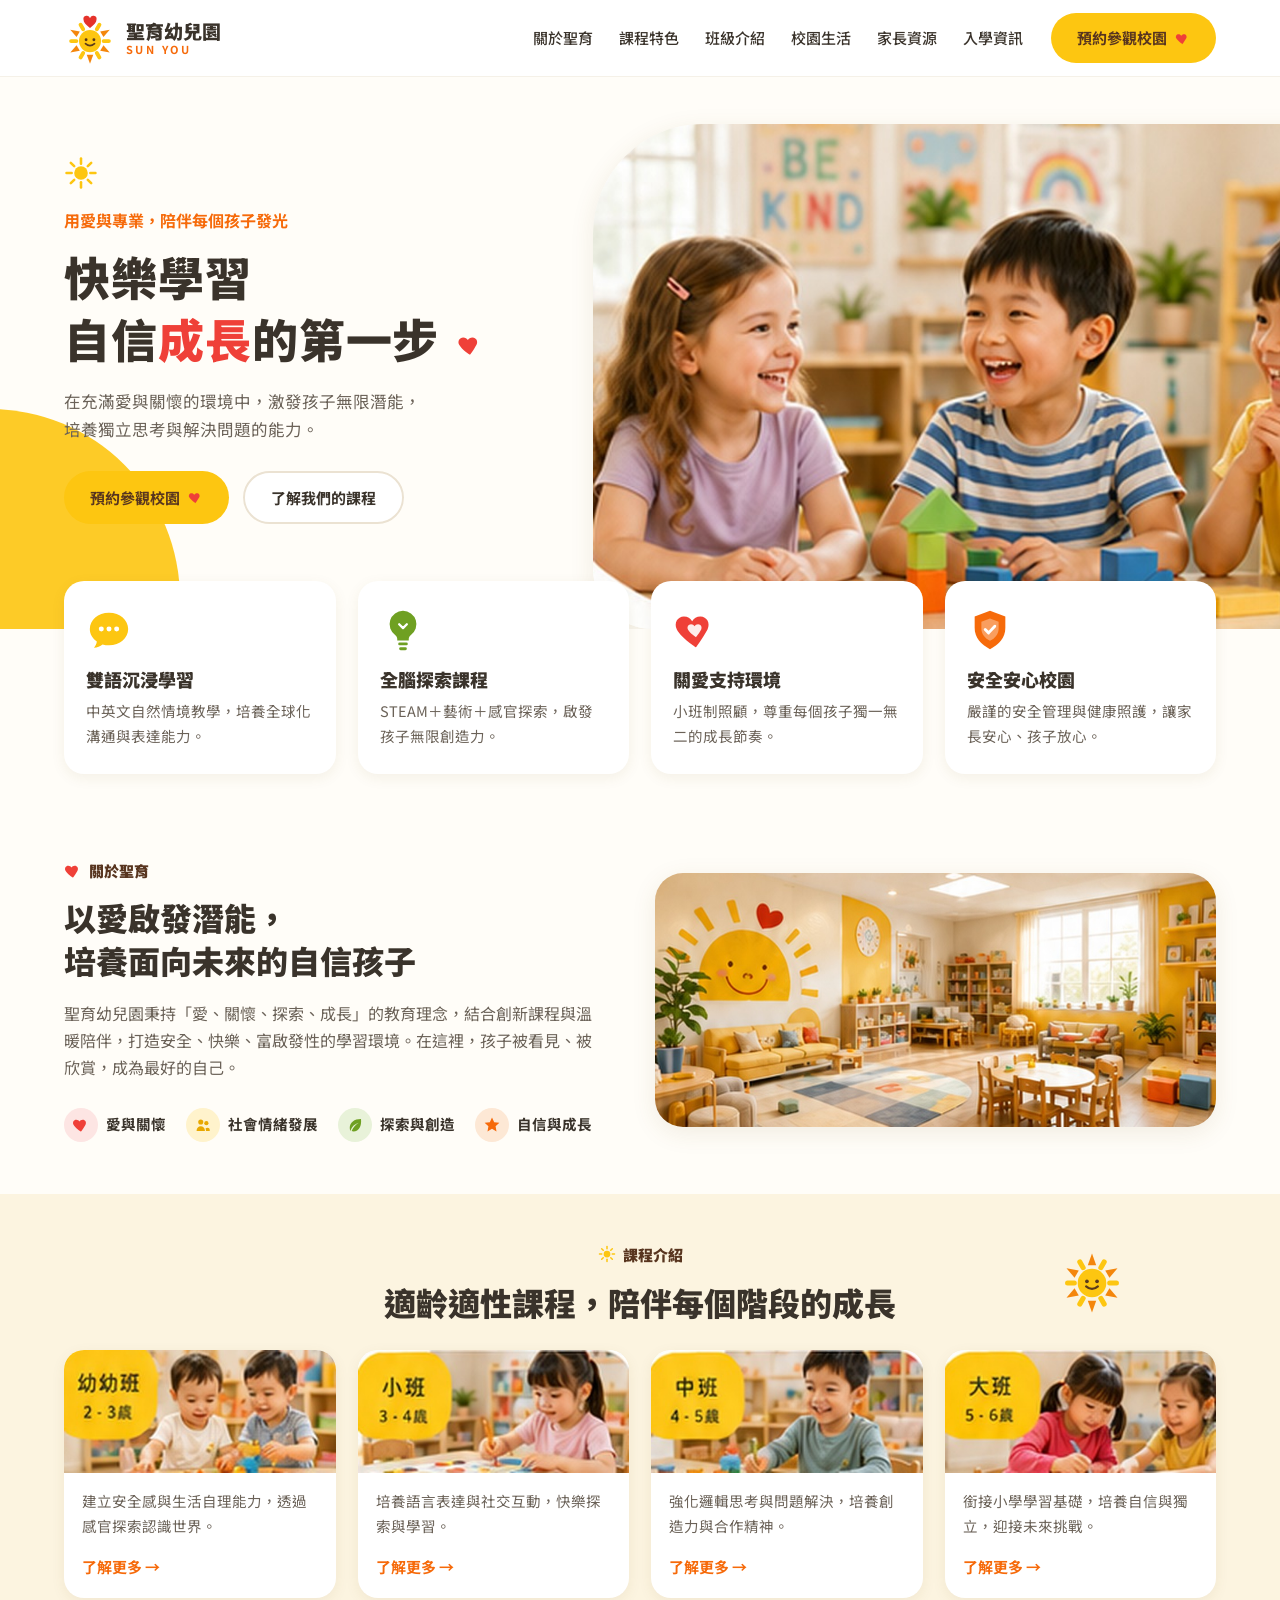
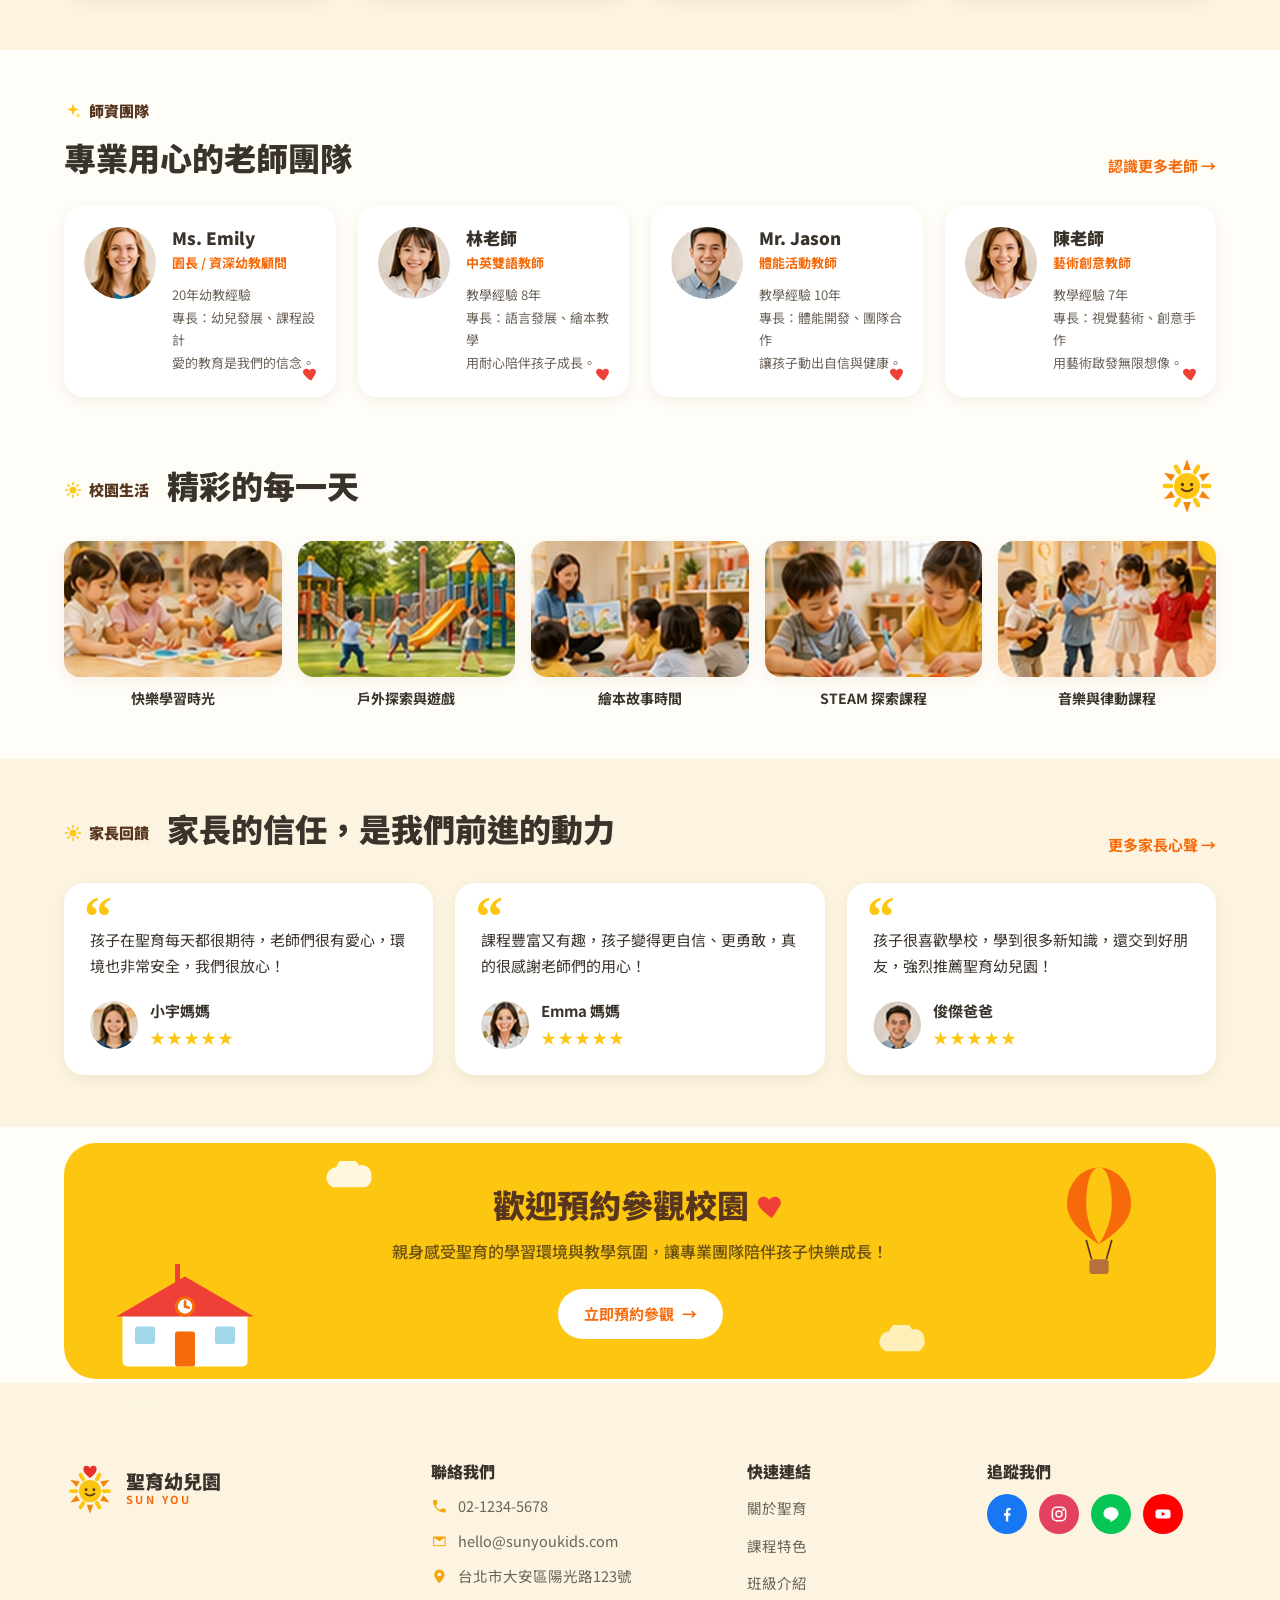
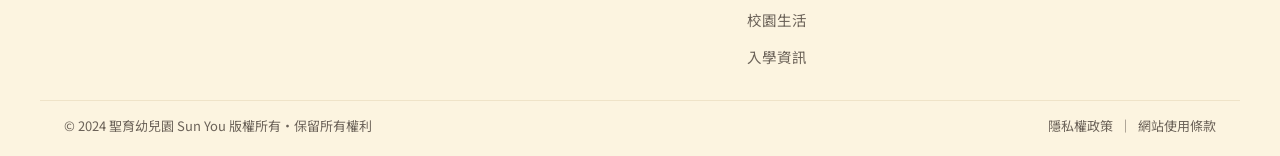
==== commit f4f5c094: "feat: faithful brand logo + add decorative heading suns Redraw the brand logo as inline SVG to match" ====
--- a/index.html
+++ b/index.html
@@ -16,18 +16,7 @@
 <header class="site-header">
   <div class="container nav-inner">
     <a href="#top" class="logo" aria-label="聖育幼兒園 SUN YOU">
-      <svg class="logo-sun" viewBox="0 0 48 48" aria-hidden="true">
-        <g stroke="#FDC611" stroke-width="3" stroke-linecap="round">
-          <line x1="24" y1="2" x2="24" y2="9"/><line x1="24" y1="39" x2="24" y2="46"/>
-          <line x1="2" y1="24" x2="9" y2="24"/><line x1="39" y1="24" x2="46" y2="24"/>
-          <line x1="8.4" y1="8.4" x2="13.4" y2="13.4"/><line x1="34.6" y1="34.6" x2="39.6" y2="39.6"/>
-          <line x1="8.4" y1="39.6" x2="13.4" y2="34.6"/><line x1="34.6" y1="13.4" x2="39.6" y2="8.4"/>
-        </g>
-        <circle cx="24" cy="24" r="13" fill="#FDC611"/>
-        <circle cx="19.5" cy="22" r="1.7" fill="#58351F"/>
-        <circle cx="28.5" cy="22" r="1.7" fill="#58351F"/>
-        <path d="M19 27 q5 4.5 10 0" fill="none" stroke="#58351F" stroke-width="2" stroke-linecap="round"/>
-      </svg>
+      <svg class="logo-sun" aria-hidden="true" viewBox="0 0 80 84"><line x1="50.5" y1="27.8" x2="54.5" y2="20.9" stroke="#FDC611" stroke-width="6" stroke-linecap="round"/><path d="M60.7 39.8 L70.3 28.5 L55.7 31.2 Z" fill="#F4860C"/><line x1="61.0" y1="46.0" x2="69.0" y2="46.0" stroke="#FDC611" stroke-width="6" stroke-linecap="round"/><path d="M55.7 60.8 L70.3 63.5 L60.7 52.2 Z" fill="#F4860C"/><line x1="50.5" y1="64.2" x2="54.5" y2="71.1" stroke="#FDC611" stroke-width="6" stroke-linecap="round"/><path d="M35.0 67.0 L40.0 81.0 L45.0 67.0 Z" fill="#F4860C"/><line x1="29.5" y1="64.2" x2="25.5" y2="71.1" stroke="#FDC611" stroke-width="6" stroke-linecap="round"/><path d="M19.3 52.2 L9.7 63.5 L24.3 60.8 Z" fill="#F4860C"/><line x1="19.0" y1="46.0" x2="11.0" y2="46.0" stroke="#FDC611" stroke-width="6" stroke-linecap="round"/><path d="M24.3 31.2 L9.7 28.5 L19.3 39.8 Z" fill="#F4860C"/><line x1="29.5" y1="27.8" x2="25.5" y2="20.9" stroke="#FDC611" stroke-width="6" stroke-linecap="round"/><circle cx="40" cy="46" r="17" fill="#FDC611"/><circle cx="34" cy="44" r="2.2" fill="#5A3A1A"/><circle cx="46" cy="44" r="2.2" fill="#5A3A1A"/><path d="M33 50 q7 6 14 0" fill="none" stroke="#5A3A1A" stroke-width="2.6" stroke-linecap="round"/><path d="M40 26 c-6 -5 -10 -9 -10 -13 a5 5 0 0 1 10 -2 a5 5 0 0 1 10 2 c0 4 -4 8 -10 13 z" fill="#E5322B"/></svg>
       <span class="logo-text"><strong>聖育幼兒園</strong><small>SUN YOU</small></span>
     </a>
     <nav class="site-nav" id="site-nav" aria-label="主選單">
@@ -154,6 +143,7 @@
         課程介紹
       </p>
       <h2>適齡適性課程，陪伴每個階段的成長</h2>
+      <span class="head-sun head-sun-classes"><svg class="head-sun-svg" aria-hidden="true" viewBox="0 0 76 76"><path d="M43.0 17.0 L38.0 3.0 L33.0 17.0 Z" fill="#F4860C"/><line x1="48.5" y1="19.8" x2="52.5" y2="12.9" stroke="#FDC611" stroke-width="6" stroke-linecap="round"/><path d="M58.7 31.8 L68.3 20.5 L53.7 23.2 Z" fill="#F4860C"/><line x1="59.0" y1="38.0" x2="67.0" y2="38.0" stroke="#FDC611" stroke-width="6" stroke-linecap="round"/><path d="M53.7 52.8 L68.3 55.5 L58.7 44.2 Z" fill="#F4860C"/><line x1="48.5" y1="56.2" x2="52.5" y2="63.1" stroke="#FDC611" stroke-width="6" stroke-linecap="round"/><path d="M33.0 59.0 L38.0 73.0 L43.0 59.0 Z" fill="#F4860C"/><line x1="27.5" y1="56.2" x2="23.5" y2="63.1" stroke="#FDC611" stroke-width="6" stroke-linecap="round"/><path d="M17.3 44.2 L7.7 55.5 L22.3 52.8 Z" fill="#F4860C"/><line x1="17.0" y1="38.0" x2="9.0" y2="38.0" stroke="#FDC611" stroke-width="6" stroke-linecap="round"/><path d="M22.3 23.2 L7.7 20.5 L17.3 31.8 Z" fill="#F4860C"/><line x1="27.5" y1="19.8" x2="23.5" y2="12.9" stroke="#FDC611" stroke-width="6" stroke-linecap="round"/><circle cx="38" cy="38" r="17" fill="#FDC611"/><circle cx="32" cy="36" r="2.2" fill="#5A3A1A"/><circle cx="44" cy="36" r="2.2" fill="#5A3A1A"/><path d="M31 42 q7 6 14 0" fill="none" stroke="#5A3A1A" stroke-width="2.6" stroke-linecap="round"/></svg></span>
     </header>
     <div class="class-grid">
       <article class="class-card">
@@ -253,6 +243,7 @@
         </p>
         <h2>精彩的每一天</h2>
       </div>
+      <span class="head-sun head-sun-life"><svg class="head-sun-svg" aria-hidden="true" viewBox="0 0 76 76"><path d="M43.0 17.0 L38.0 3.0 L33.0 17.0 Z" fill="#F4860C"/><line x1="48.5" y1="19.8" x2="52.5" y2="12.9" stroke="#FDC611" stroke-width="6" stroke-linecap="round"/><path d="M58.7 31.8 L68.3 20.5 L53.7 23.2 Z" fill="#F4860C"/><line x1="59.0" y1="38.0" x2="67.0" y2="38.0" stroke="#FDC611" stroke-width="6" stroke-linecap="round"/><path d="M53.7 52.8 L68.3 55.5 L58.7 44.2 Z" fill="#F4860C"/><line x1="48.5" y1="56.2" x2="52.5" y2="63.1" stroke="#FDC611" stroke-width="6" stroke-linecap="round"/><path d="M33.0 59.0 L38.0 73.0 L43.0 59.0 Z" fill="#F4860C"/><line x1="27.5" y1="56.2" x2="23.5" y2="63.1" stroke="#FDC611" stroke-width="6" stroke-linecap="round"/><path d="M17.3 44.2 L7.7 55.5 L22.3 52.8 Z" fill="#F4860C"/><line x1="17.0" y1="38.0" x2="9.0" y2="38.0" stroke="#FDC611" stroke-width="6" stroke-linecap="round"/><path d="M22.3 23.2 L7.7 20.5 L17.3 31.8 Z" fill="#F4860C"/><line x1="27.5" y1="19.8" x2="23.5" y2="12.9" stroke="#FDC611" stroke-width="6" stroke-linecap="round"/><circle cx="38" cy="38" r="17" fill="#FDC611"/><circle cx="32" cy="36" r="2.2" fill="#5A3A1A"/><circle cx="44" cy="36" r="2.2" fill="#5A3A1A"/><path d="M31 42 q7 6 14 0" fill="none" stroke="#5A3A1A" stroke-width="2.6" stroke-linecap="round"/></svg></span>
     </header>
     <div class="life-grid">
       <figure><img src="assets/img/life-learning.jpg" alt="快樂學習時光" width="304" height="176"><figcaption>快樂學習時光</figcaption></figure>
@@ -359,18 +350,7 @@
   <div class="container footer-grid">
     <div class="footer-brand">
       <a href="#top" class="logo" aria-label="聖育幼兒園 SUN YOU">
-        <svg class="logo-sun" viewBox="0 0 48 48" aria-hidden="true">
-          <g stroke="#FDC611" stroke-width="3" stroke-linecap="round">
-            <line x1="24" y1="2" x2="24" y2="9"/><line x1="24" y1="39" x2="24" y2="46"/>
-            <line x1="2" y1="24" x2="9" y2="24"/><line x1="39" y1="24" x2="46" y2="24"/>
-            <line x1="8.4" y1="8.4" x2="13.4" y2="13.4"/><line x1="34.6" y1="34.6" x2="39.6" y2="39.6"/>
-            <line x1="8.4" y1="39.6" x2="13.4" y2="34.6"/><line x1="34.6" y1="13.4" x2="39.6" y2="8.4"/>
-          </g>
-          <circle cx="24" cy="24" r="13" fill="#FDC611"/>
-          <circle cx="19.5" cy="22" r="1.7" fill="#58351F"/>
-          <circle cx="28.5" cy="22" r="1.7" fill="#58351F"/>
-          <path d="M19 27 q5 4.5 10 0" fill="none" stroke="#58351F" stroke-width="2" stroke-linecap="round"/>
-        </svg>
+        <svg class="logo-sun" aria-hidden="true" viewBox="0 0 80 84"><line x1="50.5" y1="27.8" x2="54.5" y2="20.9" stroke="#FDC611" stroke-width="6" stroke-linecap="round"/><path d="M60.7 39.8 L70.3 28.5 L55.7 31.2 Z" fill="#F4860C"/><line x1="61.0" y1="46.0" x2="69.0" y2="46.0" stroke="#FDC611" stroke-width="6" stroke-linecap="round"/><path d="M55.7 60.8 L70.3 63.5 L60.7 52.2 Z" fill="#F4860C"/><line x1="50.5" y1="64.2" x2="54.5" y2="71.1" stroke="#FDC611" stroke-width="6" stroke-linecap="round"/><path d="M35.0 67.0 L40.0 81.0 L45.0 67.0 Z" fill="#F4860C"/><line x1="29.5" y1="64.2" x2="25.5" y2="71.1" stroke="#FDC611" stroke-width="6" stroke-linecap="round"/><path d="M19.3 52.2 L9.7 63.5 L24.3 60.8 Z" fill="#F4860C"/><line x1="19.0" y1="46.0" x2="11.0" y2="46.0" stroke="#FDC611" stroke-width="6" stroke-linecap="round"/><path d="M24.3 31.2 L9.7 28.5 L19.3 39.8 Z" fill="#F4860C"/><line x1="29.5" y1="27.8" x2="25.5" y2="20.9" stroke="#FDC611" stroke-width="6" stroke-linecap="round"/><circle cx="40" cy="46" r="17" fill="#FDC611"/><circle cx="34" cy="44" r="2.2" fill="#5A3A1A"/><circle cx="46" cy="44" r="2.2" fill="#5A3A1A"/><path d="M33 50 q7 6 14 0" fill="none" stroke="#5A3A1A" stroke-width="2.6" stroke-linecap="round"/><path d="M40 26 c-6 -5 -10 -9 -10 -13 a5 5 0 0 1 10 -2 a5 5 0 0 1 10 2 c0 4 -4 8 -10 13 z" fill="#E5322B"/></svg>
         <span class="logo-text"><strong>聖育幼兒園</strong><small>SUN YOU</small></span>
       </a>
     </div>
--- a/css/styles.css
+++ b/css/styles.css
@@ -62,7 +62,7 @@
 }
 .nav-inner { display: flex; align-items: center; gap: 28px; height: 76px; }
 .logo { display: flex; align-items: center; gap: 10px; }
-.logo-sun { width: 44px; height: 44px; flex: none; }
+.logo-sun { width: 52px; height: 55px; flex: none; }
 .logo-text { display: flex; flex-direction: column; line-height: 1.2; }
 .logo-text strong { font-size: 19px; font-weight: 900; color: var(--ink); }
 .logo-text small { font-size: 11px; letter-spacing: .22em; color: var(--orange); font-weight: 700; }
@@ -134,7 +134,7 @@
 .section-tag .ic { width: 1.2em; height: 1.2em; }
 h2 { font-size: 32px; font-weight: 900; color: var(--ink); }
 .section-body { color: var(--ink-soft); font-size: 16px; }
-.section-head { margin-bottom: 36px; }
+.section-head { margin-bottom: 26px; }
 .section-head.center { text-align: center; }
 .section-head.split {
   display: flex; align-items: flex-end; justify-content: space-between;
@@ -142,8 +142,18 @@
 }
 .inline-head { display: flex; align-items: baseline; gap: 18px; flex-wrap: wrap; }
 
+/* 標題裝飾太陽 */
+.head-sun { flex: none; line-height: 0; }
+.head-sun-svg { width: 64px; height: 64px; }
+.section-head.center { position: relative; }
+.head-sun-classes {
+  position: absolute; right: 8%; top: 50%;
+  transform: translateY(-50%);
+}
+.head-sun-life .head-sun-svg { width: 58px; height: 58px; }
+
 /* ===== 關於聖育 ===== */
-.about { padding: 48px 0 72px; }
+.about { padding: 36px 0 52px; }
 .about-inner {
   display: grid; grid-template-columns: 1fr 1.05fr;
   gap: 56px; align-items: center;
@@ -163,7 +173,7 @@
 .about-photo img { border-radius: 28px; box-shadow: var(--shadow); width: 100%; }
 
 /* ===== 課程介紹 ===== */
-.classes { background: var(--cream); padding: 64px 0 72px; }
+.classes { background: var(--cream); padding: 48px 0 52px; }
 .classes .section-head h2 { margin-top: 2px; }
 .class-grid { display: grid; grid-template-columns: repeat(4, 1fr); gap: 22px; }
 .class-card {
@@ -173,11 +183,11 @@
 }
 .class-card:hover { transform: translateY(-4px); box-shadow: var(--shadow); }
 .class-photo img { width: 100%; aspect-ratio: 175 / 79; object-fit: cover; }
-.class-body { padding: 18px 18px 20px; }
-.class-body p { font-size: 14.5px; color: var(--ink-soft); margin-bottom: 14px; min-height: 74px; }
+.class-body { padding: 16px 18px 18px; }
+.class-body p { font-size: 14.5px; color: var(--ink-soft); margin-bottom: 12px; min-height: 52px; }
 
 /* ===== 師資團隊 ===== */
-.teachers { padding: 64px 0; }
+.teachers { padding: 48px 0 52px; }
 .teacher-grid { display: grid; grid-template-columns: repeat(4, 1fr); gap: 22px; }
 .teacher-card {
   position: relative;
@@ -197,7 +207,7 @@
 .card-heart { position: absolute; right: 16px; bottom: 14px; width: 18px; height: 18px; }
 
 /* ===== 校園生活 ===== */
-.life { padding: 8px 0 64px; }
+.life { padding: 8px 0 48px; }
 .life-grid { display: grid; grid-template-columns: repeat(5, 1fr); gap: 16px; }
 .life-grid figure { margin: 0; }
 .life-grid img {
@@ -212,7 +222,7 @@
 }
 
 /* ===== 家長回饋 ===== */
-.voices { background: var(--cream); padding: 64px 0 72px; }
+.voices { background: var(--cream); padding: 48px 0 52px; }
 .voice-grid { display: grid; grid-template-columns: repeat(3, 1fr); gap: 22px; }
 .voice-card {
   position: relative;
@@ -231,12 +241,12 @@
 .stars { color: var(--yellow); font-size: 15px; letter-spacing: 2px; }
 
 /* ===== CTA ===== */
-.cta { padding: 24px 0 72px; }
+.cta { padding: 16px 0 52px; }
 .cta-banner {
   position: relative;
   background: var(--yellow);
   border-radius: 32px;
-  padding: 56px 40px;
+  padding: 40px 40px;
   text-align: center;
   overflow: hidden;
 }
@@ -255,10 +265,10 @@
 .footer-wave { display: block; width: 100%; height: 48px; margin-top: -48px; }
 .footer-grid {
   display: grid; grid-template-columns: 1.3fr 1.1fr .8fr .9fr;
-  gap: 36px; padding-top: 40px; padding-bottom: 28px;
-}
-.footer-col h4 { font-size: 16px; font-weight: 900; margin-bottom: 16px; color: var(--ink); }
-.contact-list li { display: flex; align-items: center; gap: 10px; font-size: 14.5px; color: var(--ink-soft); margin-bottom: 12px; }
+  gap: 36px; padding-top: 30px; padding-bottom: 20px;
+}
+.footer-col h4 { font-size: 16px; font-weight: 900; margin-bottom: 12px; color: var(--ink); }
+.contact-list li { display: flex; align-items: center; gap: 10px; font-size: 14.5px; color: var(--ink-soft); margin-bottom: 10px; }
 .contact-list .ic { width: 1.15em; height: 1.15em; flex: none; }
 .contact-list a:hover { color: var(--orange); }
 .quick-links li { margin-bottom: 10px; }
@@ -280,7 +290,7 @@
   display: flex; justify-content: space-between; align-items: center;
   gap: 12px; flex-wrap: wrap;
   border-top: 1px solid #EFE3C8;
-  padding-top: 18px; padding-bottom: 22px;
+  padding-top: 14px; padding-bottom: 18px;
   font-size: 13px; color: var(--ink-soft);
 }
 .footer-legal a:hover { color: var(--orange); }
@@ -310,6 +320,8 @@
   .hero-inner, .about-inner { grid-template-columns: 1fr; }
   .hero h1 { font-size: 32px; }
   .hero-blob { display: none; }
+  .head-sun-classes { display: none; }
+  .head-sun-life .head-sun-svg { width: 44px; height: 44px; }
   .hero-copy { padding-bottom: 32px; }
   .hero-photo { margin-right: 0; }
   .hero-photo img { border-radius: 28px; }
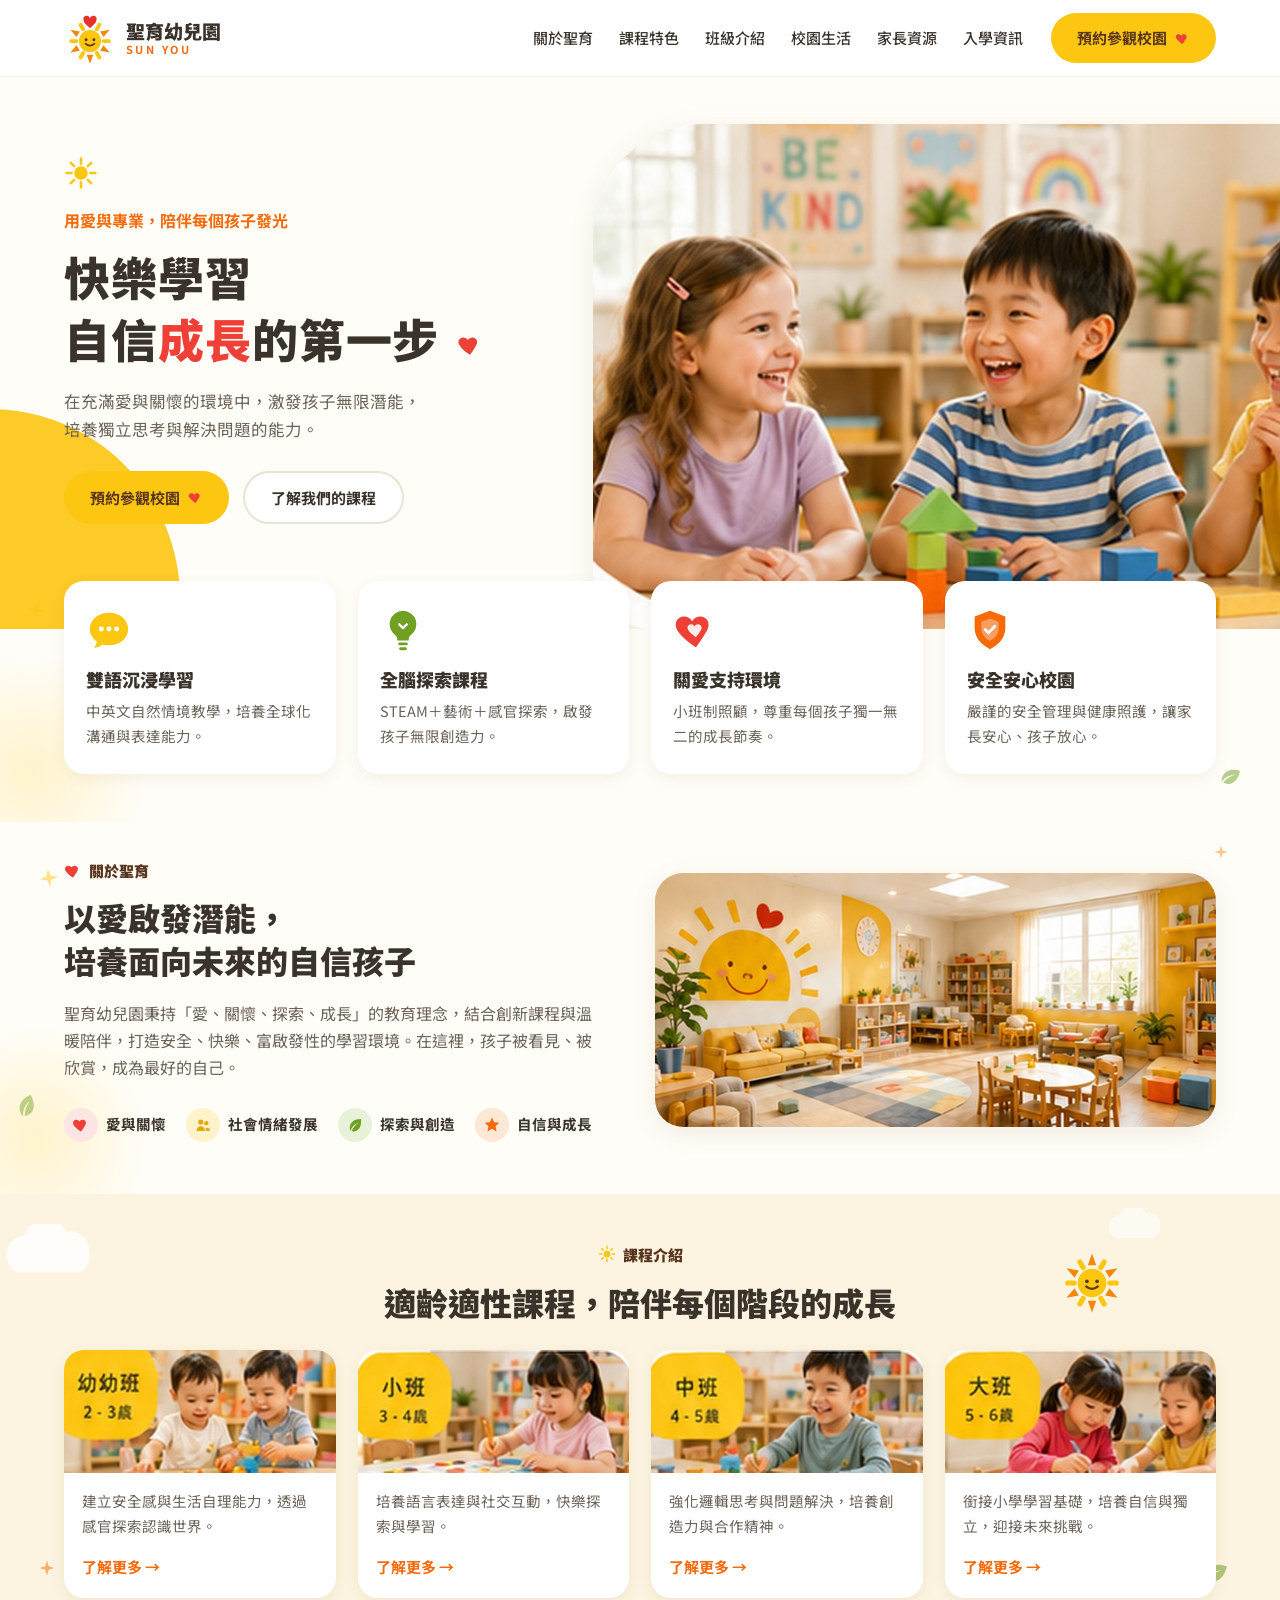
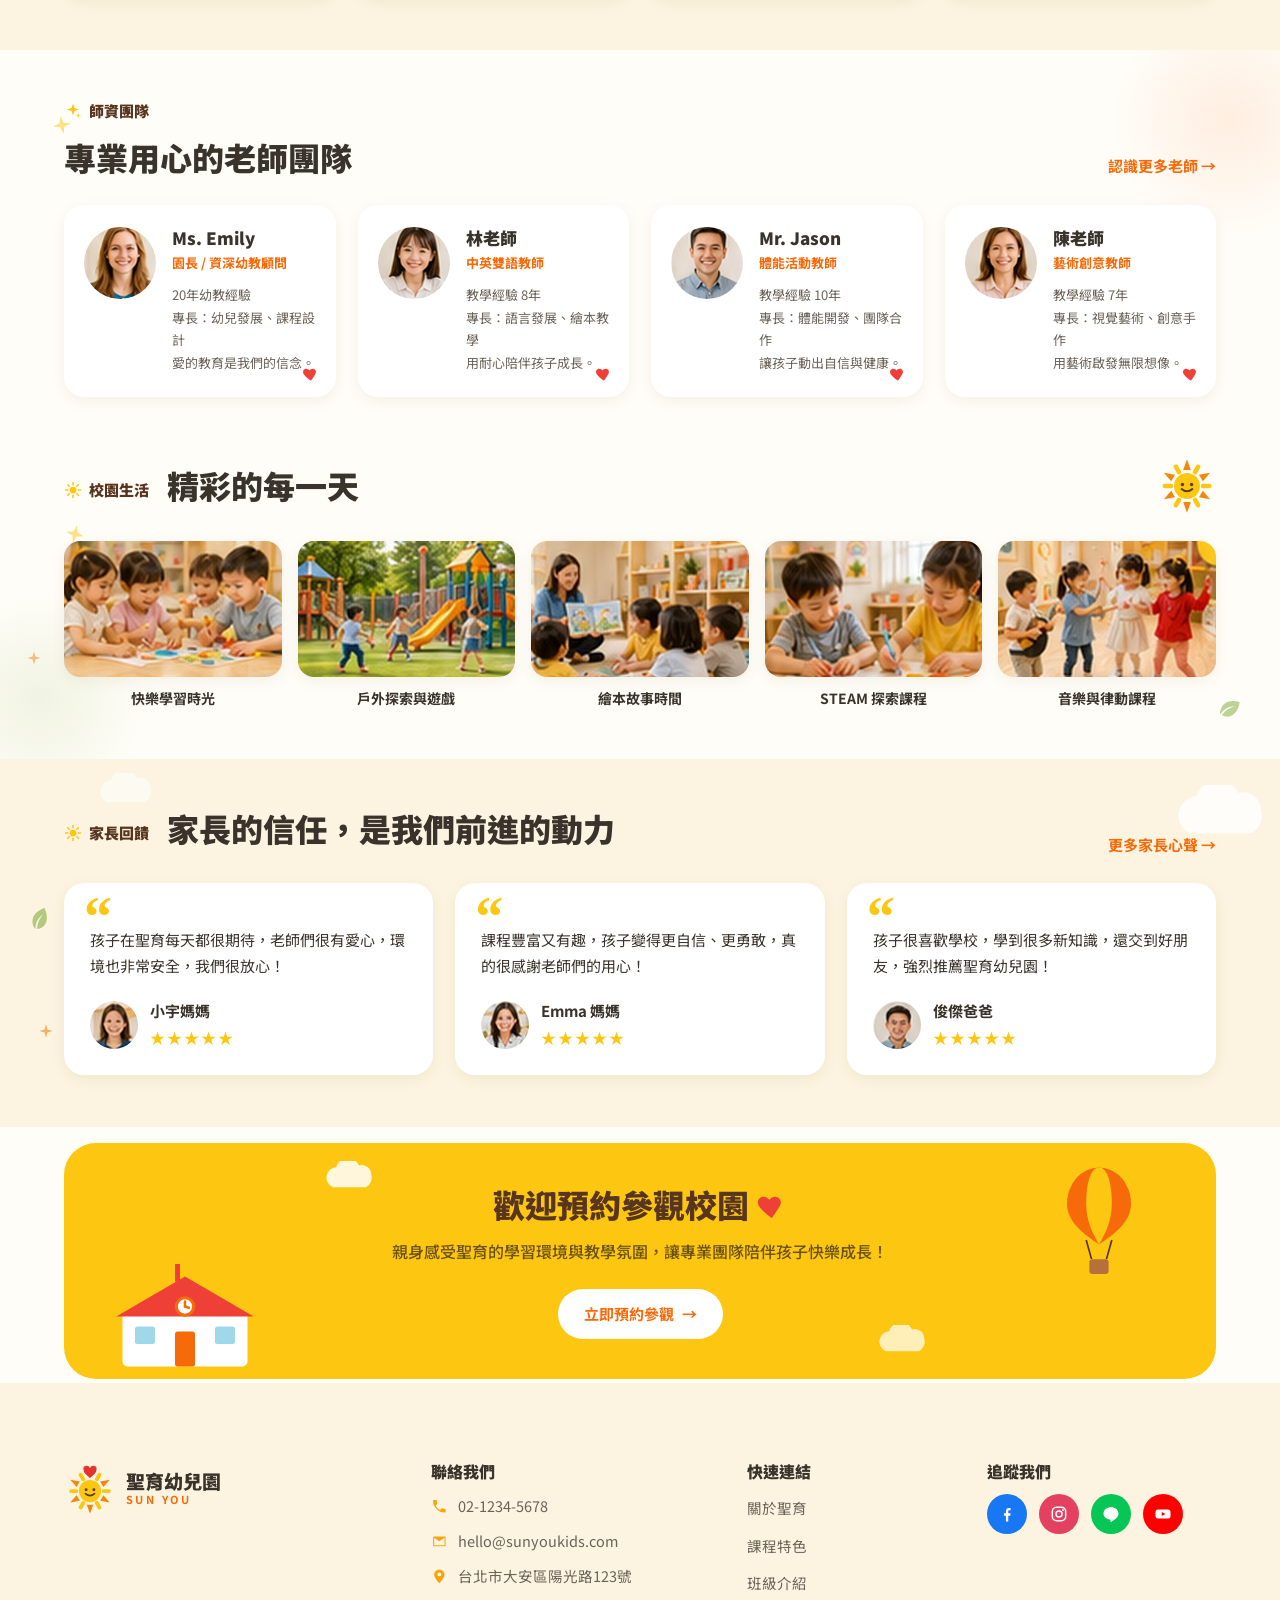
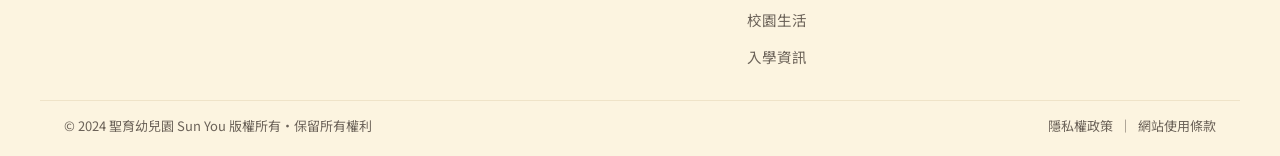
==== commit d496c991: "feat: add moderate spot decorations across sections + fix mobile hiding Sections outside hero/CTA re" ====
--- a/index.html
+++ b/index.html
@@ -72,6 +72,11 @@
 
 <!-- ===== 特色卡片 ===== -->
 <section class="features" id="features">
+  <div class="deco-layer" aria-hidden="true">
+    <span class="deco deco-blob" style="left:-90px;bottom:-70px;width:240px;height:240px"></span>
+    <span class="deco deco-star" style="left:2%;top:8%;width:20px;height:20px;opacity:.45;transform:rotate(12deg)"></span>
+    <span class="deco deco-leaf" style="right:3%;bottom:14%;width:24px;height:24px;opacity:.5;transform:rotate(18deg)"></span>
+  </div>
   <div class="container features-grid">
     <article class="feature-card">
       <span class="feature-icon"><svg viewBox="0 0 48 48" aria-hidden="true">
@@ -113,6 +118,12 @@
 
 <!-- ===== 關於聖育 ===== -->
 <section class="about" id="about">
+  <div class="deco-layer" aria-hidden="true">
+    <span class="deco deco-blob" style="left:-80px;bottom:-60px;width:230px;height:230px"></span>
+    <span class="deco deco-star" style="left:3%;top:12%;width:22px;height:22px;opacity:.5;transform:rotate(-8deg)"></span>
+    <span class="deco deco-leaf" style="left:1%;bottom:20%;width:26px;height:26px;opacity:.45;transform:rotate(-22deg)"></span>
+    <span class="deco deco-star-o" style="right:4%;top:6%;width:16px;height:16px;opacity:.45"></span>
+  </div>
   <div class="container about-inner">
     <div class="about-copy">
       <p class="section-tag">
@@ -136,6 +147,13 @@
 
 <!-- ===== 課程介紹 ===== -->
 <section class="classes" id="classes">
+  <div class="deco-layer" aria-hidden="true">
+    <span class="deco deco-cloud" style="left:-12px;top:30px;width:130px;height:58px;opacity:.85"></span>
+    <span class="deco deco-cloud" style="right:8%;top:14px;width:80px;height:36px;opacity:.6"></span>
+    <span class="deco deco-star" style="left:6%;top:46%;width:24px;height:24px;opacity:.6;transform:rotate(10deg)"></span>
+    <span class="deco deco-star-o" style="left:3%;bottom:16%;width:18px;height:18px;opacity:.6"></span>
+    <span class="deco deco-leaf" style="right:4%;bottom:14%;width:28px;height:28px;opacity:.55;transform:rotate(20deg)"></span>
+  </div>
   <div class="container">
     <header class="section-head center">
       <p class="section-tag">
@@ -180,6 +198,12 @@
 
 <!-- ===== 師資團隊 ===== -->
 <section class="teachers" id="teachers">
+  <div class="deco-layer" aria-hidden="true">
+    <span class="deco deco-blob-o" style="right:-70px;top:-50px;width:240px;height:240px"></span>
+    <span class="deco deco-star" style="left:4%;top:16%;width:22px;height:22px;opacity:.5;transform:rotate(-10deg)"></span>
+    <span class="deco deco-leaf" style="left:7%;bottom:14%;width:26px;height:26px;opacity:.45;transform:rotate(-18deg)"></span>
+    <span class="deco deco-star-o" style="right:6%;bottom:20%;width:16px;height:16px;opacity:.5"></span>
+  </div>
   <div class="container">
     <header class="section-head split">
       <div>
@@ -234,6 +258,12 @@
 
 <!-- ===== 校園生活 ===== -->
 <section class="life" id="life">
+  <div class="deco-layer" aria-hidden="true">
+    <span class="deco deco-blob-g" style="left:-70px;bottom:-50px;width:220px;height:220px"></span>
+    <span class="deco deco-star" style="left:5%;top:24%;width:22px;height:22px;opacity:.5;transform:rotate(14deg)"></span>
+    <span class="deco deco-star-o" style="left:2%;bottom:30%;width:16px;height:16px;opacity:.5"></span>
+    <span class="deco deco-leaf" style="right:3%;bottom:12%;width:26px;height:26px;opacity:.45;transform:rotate(16deg)"></span>
+  </div>
   <div class="container">
     <header class="section-head split">
       <div class="inline-head">
@@ -257,6 +287,13 @@
 
 <!-- ===== 家長回饋 ===== -->
 <section class="voices" id="voices">
+  <div class="deco-layer" aria-hidden="true">
+    <span class="deco deco-cloud" style="right:-10px;top:26px;width:130px;height:58px;opacity:.85"></span>
+    <span class="deco deco-cloud" style="left:7%;top:14px;width:78px;height:35px;opacity:.6"></span>
+    <span class="deco deco-star" style="right:13%;bottom:22%;width:22px;height:22px;opacity:.6;transform:rotate(-12deg)"></span>
+    <span class="deco deco-star-o" style="left:3%;bottom:24%;width:16px;height:16px;opacity:.6"></span>
+    <span class="deco deco-leaf" style="left:2%;top:40%;width:26px;height:26px;opacity:.5;transform:rotate(-18deg)"></span>
+  </div>
   <div class="container">
     <header class="section-head split">
       <div class="inline-head">
--- a/css/styles.css
+++ b/css/styles.css
@@ -295,6 +295,23 @@
 }
 .footer-legal a:hover { color: var(--orange); }
 .footer-legal span { margin: 0 6px; }
+
+/* ===== 裝飾元件（spot decorations）===== */
+.features, .about, .classes, .teachers, .life, .voices { position: relative; }
+.container { position: relative; z-index: 1; }
+.deco-layer {
+  position: absolute; inset: 0; overflow: hidden;
+  pointer-events: none; z-index: 0;
+}
+.deco { position: absolute; background-repeat: no-repeat; background-position: center; background-size: contain; }
+.deco-cloud { background-image: url("data:image/svg+xml,%3Csvg xmlns='http://www.w3.org/2000/svg' viewBox='0 0 80 36'%3E%3Cpath d='M18 30 a12 12 0 0 1 4-23 14 14 0 0 1 26-2 11 11 0 0 1 14 11 12 12 0 0 1-6 14z' fill='%23ffffff'/%3E%3C/svg%3E"); }
+.deco-star { background-image: url("data:image/svg+xml,%3Csvg xmlns='http://www.w3.org/2000/svg' viewBox='0 0 24 24'%3E%3Cpath d='M12 2l2.2 7.8L22 12l-7.8 2.2L12 22l-2.2-7.8L2 12l7.8-2.2z' fill='%23FDC611'/%3E%3C/svg%3E"); }
+.deco-star-o { background-image: url("data:image/svg+xml,%3Csvg xmlns='http://www.w3.org/2000/svg' viewBox='0 0 24 24'%3E%3Cpath d='M12 2l2.2 7.8L22 12l-7.8 2.2L12 22l-2.2-7.8L2 12l7.8-2.2z' fill='%23F4860C'/%3E%3C/svg%3E"); }
+.deco-leaf { background-image: url("data:image/svg+xml,%3Csvg xmlns='http://www.w3.org/2000/svg' viewBox='0 0 24 24'%3E%3Cpath d='M20 4C11 4 5 8.5 5 16c0 1.6.4 3 1 4.1C7.6 14 12 10.5 17 9c-4 2.5-7.6 6-9.5 11 .8.3 1.6.5 2.5.5 7.5 0 11-7 10-16.5z' fill='%236FA022'/%3E%3C/svg%3E"); }
+.deco-dot { border-radius: 50%; background: var(--yellow); }
+.deco-blob { border-radius: 50%; background: radial-gradient(circle, var(--yellow-pale), rgba(255,243,204,0) 70%); }
+.deco-blob-o { border-radius: 50%; background: radial-gradient(circle, rgba(246,106,10,.10), rgba(246,106,10,0) 70%); }
+.deco-blob-g { border-radius: 50%; background: radial-gradient(circle, rgba(111,160,34,.10), rgba(111,160,34,0) 70%); }
 
 /* ===== RWD ===== */
 @media (max-width: 1024px) {
@@ -319,8 +336,9 @@
 @media (max-width: 640px) {
   .hero-inner, .about-inner { grid-template-columns: 1fr; }
   .hero h1 { font-size: 32px; }
-  .hero-blob { display: none; }
-  .head-sun-classes { display: none; }
+  .hero-blob { left: -80px; bottom: -30px; top: auto; width: 180px; height: 180px; opacity: .5; }
+  .head-sun-classes { right: 2%; top: 4px; transform: none; }
+  .head-sun-classes .head-sun-svg { width: 40px; height: 40px; }
   .head-sun-life .head-sun-svg { width: 44px; height: 44px; }
   .hero-copy { padding-bottom: 32px; }
   .hero-photo { margin-right: 0; }
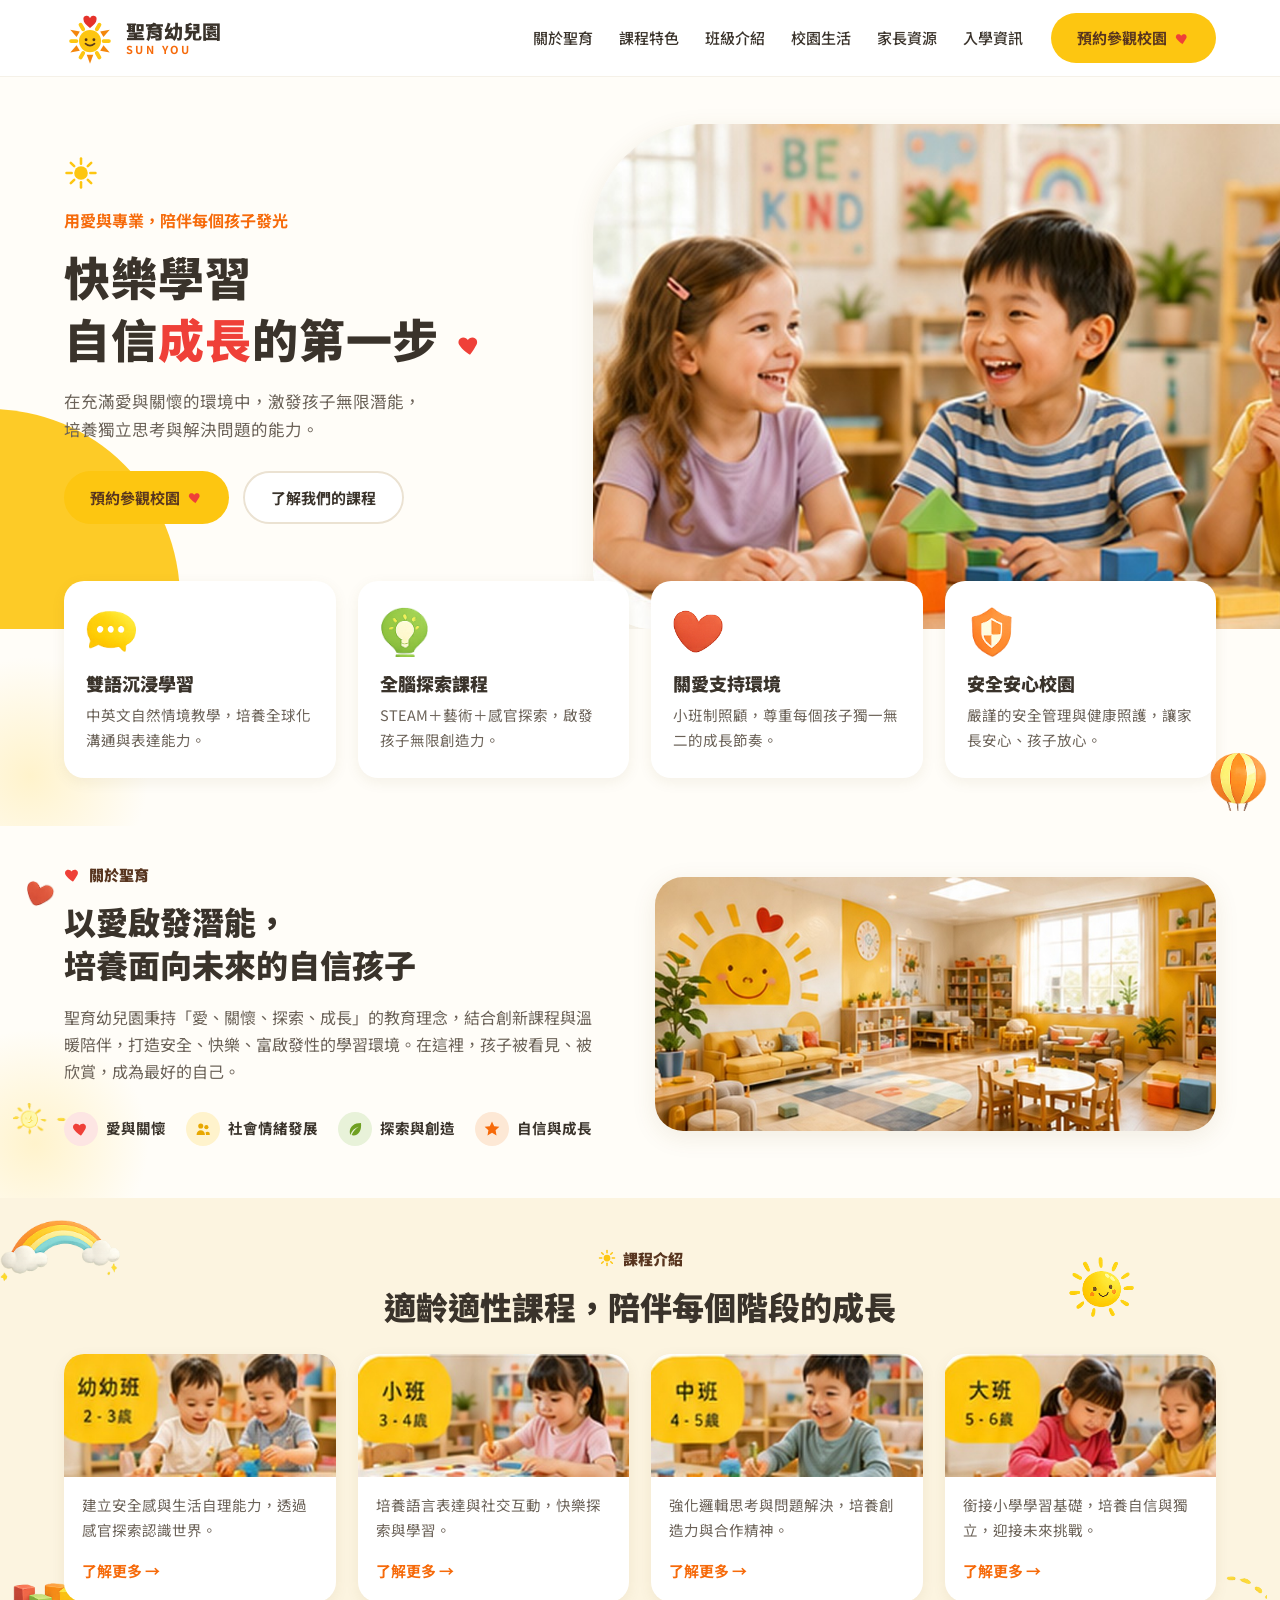
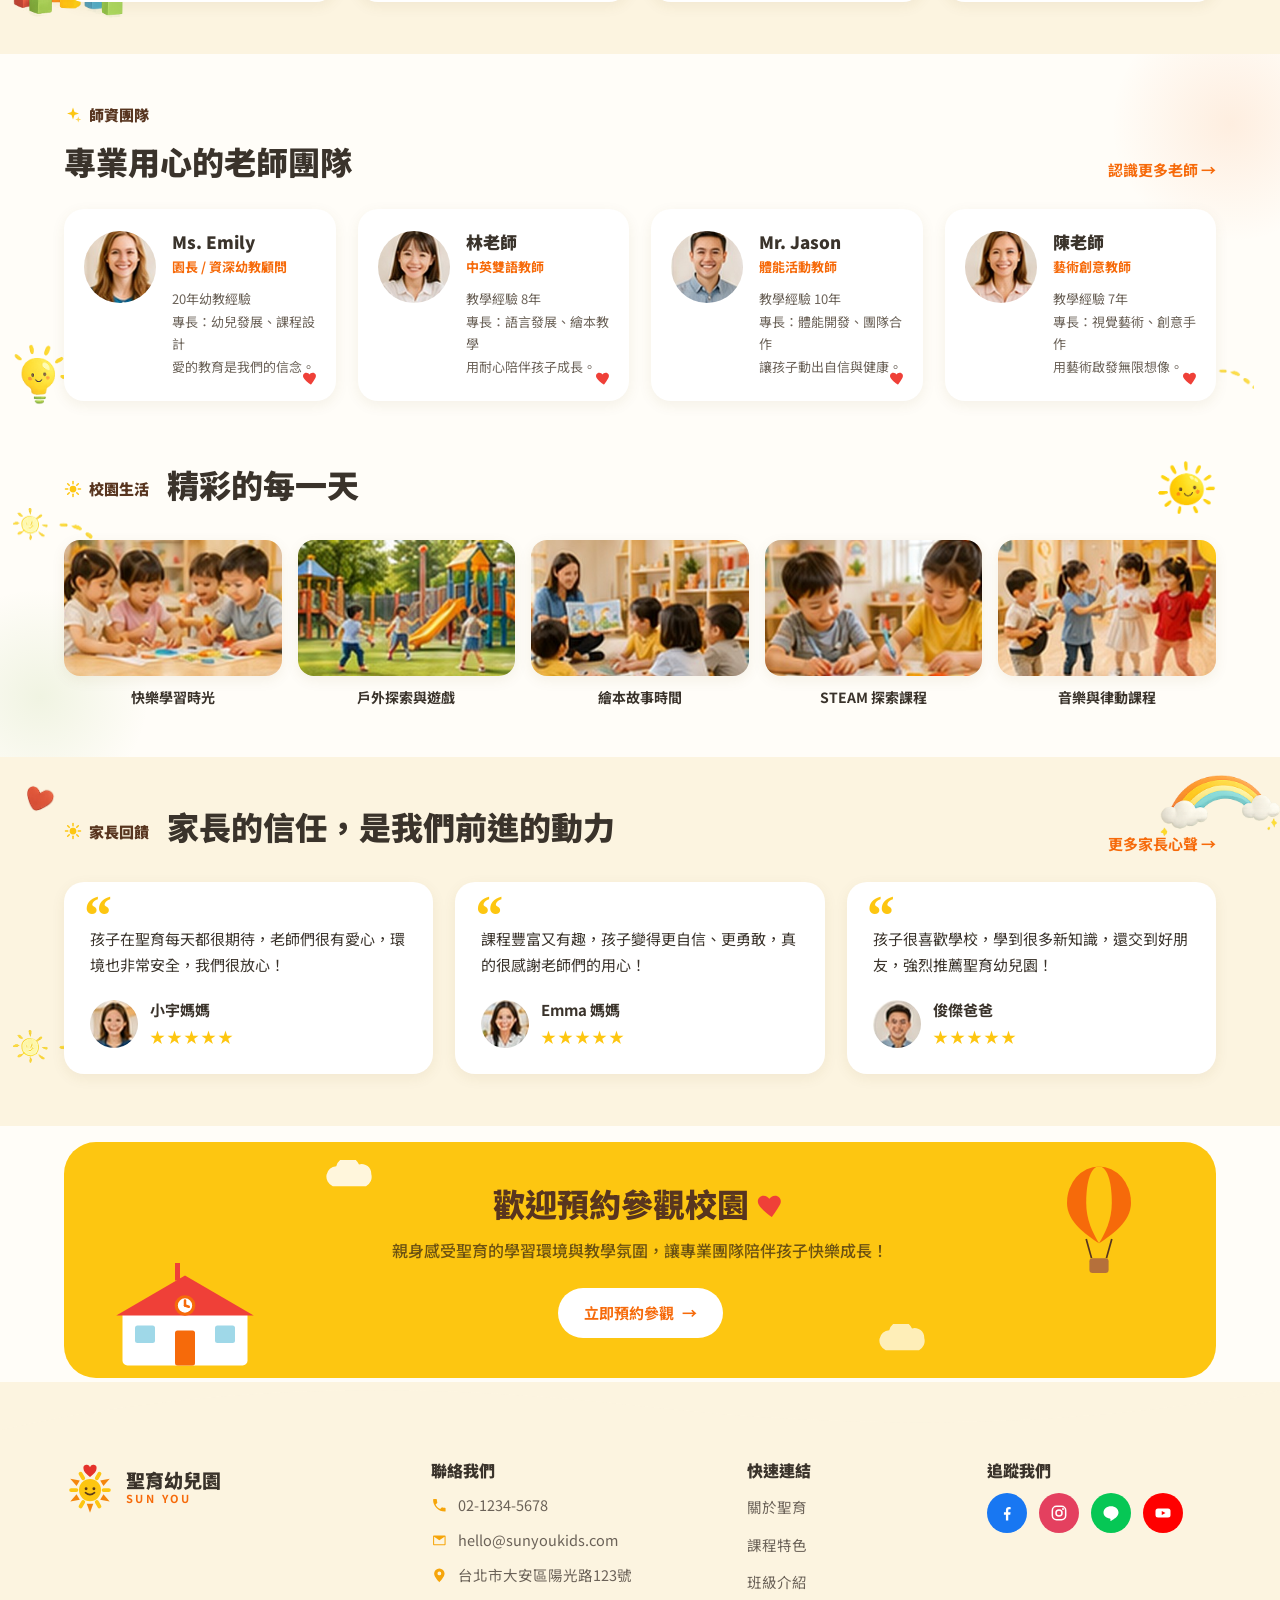
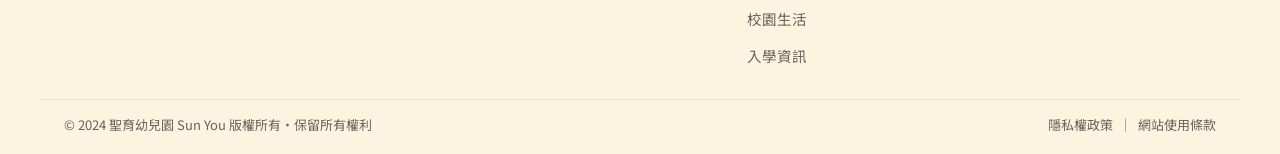
==== commit 423a9919: "feat: replace SVG decorations with user-provided illustration assets Crop the supplied transparent-P" ====
--- a/index.html
+++ b/index.html
@@ -74,42 +74,26 @@
 <section class="features" id="features">
   <div class="deco-layer" aria-hidden="true">
     <span class="deco deco-blob" style="left:-90px;bottom:-70px;width:240px;height:240px"></span>
-    <span class="deco deco-star" style="left:2%;top:8%;width:20px;height:20px;opacity:.45;transform:rotate(12deg)"></span>
-    <span class="deco deco-leaf" style="right:3%;bottom:14%;width:24px;height:24px;opacity:.5;transform:rotate(18deg)"></span>
+    <img class="deco" src="assets/deco/balloon.png" alt="" style="right:1%;bottom:6%;width:58px">
   </div>
   <div class="container features-grid">
     <article class="feature-card">
-      <span class="feature-icon"><svg viewBox="0 0 48 48" aria-hidden="true">
-        <path fill="#FDC611" d="M24 6C12.4 6 4 13.6 4 23c0 5.3 2.8 10 7.3 13.1-.3 2.4-1.3 4.6-3 6.3 3.4-.3 6.5-1.5 9-3.4 2.1.6 4.4 1 6.7 1 11.6 0 20-7.6 20-17S35.6 6 24 6z"/>
-        <circle cx="16" cy="23" r="2.6" fill="#fff"/><circle cx="24" cy="23" r="2.6" fill="#fff"/><circle cx="32" cy="23" r="2.6" fill="#fff"/>
-      </svg></span>
+      <span class="feature-icon"><img src="assets/deco/speech.png" alt="" width="48" height="48"></span>
       <h3>雙語沉浸學習</h3>
       <p>中英文自然情境教學，培養全球化溝通與表達能力。</p>
     </article>
     <article class="feature-card">
-      <span class="feature-icon"><svg viewBox="0 0 48 48" aria-hidden="true">
-        <path fill="#6FA022" d="M24 4a14 14 0 0 0-8 25.5c1.3 1 2 2.5 2 4V35h12v-1.5c0-1.5.7-3 2-4A14 14 0 0 0 24 4z"/>
-        <rect x="19" y="37" width="10" height="3" rx="1.5" fill="#6FA022"/>
-        <rect x="20" y="42" width="8" height="3" rx="1.5" fill="#6FA022"/>
-        <path d="M20 18l4 4 4-4" stroke="#fff" stroke-width="2.4" fill="none" stroke-linecap="round" stroke-linejoin="round"/>
-      </svg></span>
+      <span class="feature-icon"><img src="assets/deco/bulb-green.png" alt="" width="48" height="48"></span>
       <h3>全腦探索課程</h3>
       <p>STEAM＋藝術＋感官探索，啟發孩子無限創造力。</p>
     </article>
     <article class="feature-card">
-      <span class="feature-icon"><svg viewBox="0 0 48 48" aria-hidden="true">
-        <path fill="#EF4038" d="M24 42S9 32.6 4 23.4C.7 17 4.7 10 11.4 10c4 0 6.8 2 8.6 4.8C21.8 12 24.6 10 28.6 10 35.3 10 39.3 17 36 23.4 31 32.6 24 42 24 42z"/>
-        <path fill="#fff" d="M24 31.5s-6.2-4-8.3-7.8c-1.4-2.7.3-5.7 3.1-5.7 1.7 0 2.9.9 3.7 2 .8-1.1 2-2 3.7-2 2.8 0 4.5 3 3.1 5.7-2.1 3.8-5.3 7.8-5.3 7.8z" opacity=".9"/>
-      </svg></span>
+      <span class="feature-icon"><img src="assets/deco/heart2.png" alt="" width="48" height="48"></span>
       <h3>關愛支持環境</h3>
       <p>小班制照顧，尊重每個孩子獨一無二的成長節奏。</p>
     </article>
     <article class="feature-card">
-      <span class="feature-icon"><svg viewBox="0 0 48 48" aria-hidden="true">
-        <path fill="#F66A0A" d="M24 4l16 6v12c0 10-6.7 17.6-16 22C14.7 39.6 8 32 8 22V10l16-6z"/>
-        <path fill="#fff" d="M24 12l9 3.4v7.2c0 5.6-3.7 10-9 12.6-5.3-2.6-9-7-9-12.6v-7.2L24 12z" opacity=".35"/>
-        <path d="M19 23.5l3.5 3.5 6.5-7" stroke="#fff" stroke-width="3" fill="none" stroke-linecap="round" stroke-linejoin="round"/>
-      </svg></span>
+      <span class="feature-icon"><img src="assets/deco/shield.png" alt="" width="48" height="48"></span>
       <h3>安全安心校園</h3>
       <p>嚴謹的安全管理與健康照護，讓家長安心、孩子放心。</p>
     </article>
@@ -120,9 +104,8 @@
 <section class="about" id="about">
   <div class="deco-layer" aria-hidden="true">
     <span class="deco deco-blob" style="left:-80px;bottom:-60px;width:230px;height:230px"></span>
-    <span class="deco deco-star" style="left:3%;top:12%;width:22px;height:22px;opacity:.5;transform:rotate(-8deg)"></span>
-    <span class="deco deco-leaf" style="left:1%;bottom:20%;width:26px;height:26px;opacity:.45;transform:rotate(-22deg)"></span>
-    <span class="deco deco-star-o" style="right:4%;top:6%;width:16px;height:16px;opacity:.45"></span>
+    <img class="deco" src="assets/deco/sparkle.png" alt="" style="left:1%;bottom:16%;width:80px;opacity:.8">
+    <img class="deco" src="assets/deco/heart.png" alt="" style="left:2%;top:14%;width:30px">
   </div>
   <div class="container about-inner">
     <div class="about-copy">
@@ -148,11 +131,9 @@
 <!-- ===== 課程介紹 ===== -->
 <section class="classes" id="classes">
   <div class="deco-layer" aria-hidden="true">
-    <span class="deco deco-cloud" style="left:-12px;top:30px;width:130px;height:58px;opacity:.85"></span>
-    <span class="deco deco-cloud" style="right:8%;top:14px;width:80px;height:36px;opacity:.6"></span>
-    <span class="deco deco-star" style="left:6%;top:46%;width:24px;height:24px;opacity:.6;transform:rotate(10deg)"></span>
-    <span class="deco deco-star-o" style="left:3%;bottom:16%;width:18px;height:18px;opacity:.6"></span>
-    <span class="deco deco-leaf" style="right:4%;bottom:14%;width:28px;height:28px;opacity:.55;transform:rotate(20deg)"></span>
+    <img class="deco" src="assets/deco/rainbow.png" alt="" style="left:0;top:22px;width:120px">
+    <img class="deco" src="assets/deco/sparkle.png" alt="" style="right:1%;bottom:12%;width:90px;opacity:.8">
+    <img class="deco" src="assets/deco/blocks.png" alt="" style="left:1%;bottom:8%;width:110px">
   </div>
   <div class="container">
     <header class="section-head center">
@@ -161,7 +142,7 @@
         課程介紹
       </p>
       <h2>適齡適性課程，陪伴每個階段的成長</h2>
-      <span class="head-sun head-sun-classes"><svg class="head-sun-svg" aria-hidden="true" viewBox="0 0 76 76"><path d="M43.0 17.0 L38.0 3.0 L33.0 17.0 Z" fill="#F4860C"/><line x1="48.5" y1="19.8" x2="52.5" y2="12.9" stroke="#FDC611" stroke-width="6" stroke-linecap="round"/><path d="M58.7 31.8 L68.3 20.5 L53.7 23.2 Z" fill="#F4860C"/><line x1="59.0" y1="38.0" x2="67.0" y2="38.0" stroke="#FDC611" stroke-width="6" stroke-linecap="round"/><path d="M53.7 52.8 L68.3 55.5 L58.7 44.2 Z" fill="#F4860C"/><line x1="48.5" y1="56.2" x2="52.5" y2="63.1" stroke="#FDC611" stroke-width="6" stroke-linecap="round"/><path d="M33.0 59.0 L38.0 73.0 L43.0 59.0 Z" fill="#F4860C"/><line x1="27.5" y1="56.2" x2="23.5" y2="63.1" stroke="#FDC611" stroke-width="6" stroke-linecap="round"/><path d="M17.3 44.2 L7.7 55.5 L22.3 52.8 Z" fill="#F4860C"/><line x1="17.0" y1="38.0" x2="9.0" y2="38.0" stroke="#FDC611" stroke-width="6" stroke-linecap="round"/><path d="M22.3 23.2 L7.7 20.5 L17.3 31.8 Z" fill="#F4860C"/><line x1="27.5" y1="19.8" x2="23.5" y2="12.9" stroke="#FDC611" stroke-width="6" stroke-linecap="round"/><circle cx="38" cy="38" r="17" fill="#FDC611"/><circle cx="32" cy="36" r="2.2" fill="#5A3A1A"/><circle cx="44" cy="36" r="2.2" fill="#5A3A1A"/><path d="M31 42 q7 6 14 0" fill="none" stroke="#5A3A1A" stroke-width="2.6" stroke-linecap="round"/></svg></span>
+      <span class="head-sun head-sun-classes"><img class="head-sun-img" src="assets/deco/sun.png" alt="" width="66" height="60"></span>
     </header>
     <div class="class-grid">
       <article class="class-card">
@@ -200,9 +181,8 @@
 <section class="teachers" id="teachers">
   <div class="deco-layer" aria-hidden="true">
     <span class="deco deco-blob-o" style="right:-70px;top:-50px;width:240px;height:240px"></span>
-    <span class="deco deco-star" style="left:4%;top:16%;width:22px;height:22px;opacity:.5;transform:rotate(-10deg)"></span>
-    <span class="deco deco-leaf" style="left:7%;bottom:14%;width:26px;height:26px;opacity:.45;transform:rotate(-18deg)"></span>
-    <span class="deco deco-star-o" style="right:6%;bottom:20%;width:16px;height:16px;opacity:.5"></span>
+    <img class="deco" src="assets/deco/bulb.png" alt="" style="left:1%;bottom:12%;width:56px;opacity:.85">
+    <img class="deco" src="assets/deco/sparkle.png" alt="" style="right:2%;bottom:16%;width:78px;opacity:.75">
   </div>
   <div class="container">
     <header class="section-head split">
@@ -260,9 +240,7 @@
 <section class="life" id="life">
   <div class="deco-layer" aria-hidden="true">
     <span class="deco deco-blob-g" style="left:-70px;bottom:-50px;width:220px;height:220px"></span>
-    <span class="deco deco-star" style="left:5%;top:24%;width:22px;height:22px;opacity:.5;transform:rotate(14deg)"></span>
-    <span class="deco deco-star-o" style="left:2%;bottom:30%;width:16px;height:16px;opacity:.5"></span>
-    <span class="deco deco-leaf" style="right:3%;bottom:12%;width:26px;height:26px;opacity:.45;transform:rotate(16deg)"></span>
+    <img class="deco" src="assets/deco/sparkle.png" alt="" style="left:1%;top:18%;width:84px;opacity:.8">
   </div>
   <div class="container">
     <header class="section-head split">
@@ -273,7 +251,7 @@
         </p>
         <h2>精彩的每一天</h2>
       </div>
-      <span class="head-sun head-sun-life"><svg class="head-sun-svg" aria-hidden="true" viewBox="0 0 76 76"><path d="M43.0 17.0 L38.0 3.0 L33.0 17.0 Z" fill="#F4860C"/><line x1="48.5" y1="19.8" x2="52.5" y2="12.9" stroke="#FDC611" stroke-width="6" stroke-linecap="round"/><path d="M58.7 31.8 L68.3 20.5 L53.7 23.2 Z" fill="#F4860C"/><line x1="59.0" y1="38.0" x2="67.0" y2="38.0" stroke="#FDC611" stroke-width="6" stroke-linecap="round"/><path d="M53.7 52.8 L68.3 55.5 L58.7 44.2 Z" fill="#F4860C"/><line x1="48.5" y1="56.2" x2="52.5" y2="63.1" stroke="#FDC611" stroke-width="6" stroke-linecap="round"/><path d="M33.0 59.0 L38.0 73.0 L43.0 59.0 Z" fill="#F4860C"/><line x1="27.5" y1="56.2" x2="23.5" y2="63.1" stroke="#FDC611" stroke-width="6" stroke-linecap="round"/><path d="M17.3 44.2 L7.7 55.5 L22.3 52.8 Z" fill="#F4860C"/><line x1="17.0" y1="38.0" x2="9.0" y2="38.0" stroke="#FDC611" stroke-width="6" stroke-linecap="round"/><path d="M22.3 23.2 L7.7 20.5 L17.3 31.8 Z" fill="#F4860C"/><line x1="27.5" y1="19.8" x2="23.5" y2="12.9" stroke="#FDC611" stroke-width="6" stroke-linecap="round"/><circle cx="38" cy="38" r="17" fill="#FDC611"/><circle cx="32" cy="36" r="2.2" fill="#5A3A1A"/><circle cx="44" cy="36" r="2.2" fill="#5A3A1A"/><path d="M31 42 q7 6 14 0" fill="none" stroke="#5A3A1A" stroke-width="2.6" stroke-linecap="round"/></svg></span>
+      <span class="head-sun head-sun-life"><img class="head-sun-img" src="assets/deco/sun.png" alt="" width="60" height="55"></span>
     </header>
     <div class="life-grid">
       <figure><img src="assets/img/life-learning.jpg" alt="快樂學習時光" width="304" height="176"><figcaption>快樂學習時光</figcaption></figure>
@@ -288,11 +266,9 @@
 <!-- ===== 家長回饋 ===== -->
 <section class="voices" id="voices">
   <div class="deco-layer" aria-hidden="true">
-    <span class="deco deco-cloud" style="right:-10px;top:26px;width:130px;height:58px;opacity:.85"></span>
-    <span class="deco deco-cloud" style="left:7%;top:14px;width:78px;height:35px;opacity:.6"></span>
-    <span class="deco deco-star" style="right:13%;bottom:22%;width:22px;height:22px;opacity:.6;transform:rotate(-12deg)"></span>
-    <span class="deco deco-star-o" style="left:3%;bottom:24%;width:16px;height:16px;opacity:.6"></span>
-    <span class="deco deco-leaf" style="left:2%;top:40%;width:26px;height:26px;opacity:.5;transform:rotate(-18deg)"></span>
+    <img class="deco" src="assets/deco/rainbow.png" alt="" style="right:0;top:18px;width:120px">
+    <img class="deco" src="assets/deco/heart.png" alt="" style="left:2%;top:26px;width:30px">
+    <img class="deco" src="assets/deco/sparkle.png" alt="" style="left:1%;bottom:16%;width:84px;opacity:.8">
   </div>
   <div class="container">
     <header class="section-head split">
--- a/css/styles.css
+++ b/css/styles.css
@@ -119,8 +119,8 @@
   transition: transform .2s, box-shadow .2s;
 }
 .feature-card:hover { transform: translateY(-4px); box-shadow: var(--shadow); }
-.feature-icon { display: block; width: 46px; height: 46px; margin-bottom: 14px; }
-.feature-icon svg { width: 100%; height: 100%; }
+.feature-icon { display: block; width: 50px; height: 50px; margin-bottom: 14px; }
+.feature-icon svg, .feature-icon img { width: 100%; height: 100%; object-fit: contain; }
 .feature-card h3 { font-size: 18px; font-weight: 900; margin-bottom: 8px; }
 .feature-card p { font-size: 14.5px; color: var(--ink-soft); }
 
@@ -144,13 +144,13 @@
 
 /* 標題裝飾太陽 */
 .head-sun { flex: none; line-height: 0; }
-.head-sun-svg { width: 64px; height: 64px; }
+.head-sun-img { width: 66px; height: auto; display: block; }
 .section-head.center { position: relative; }
 .head-sun-classes {
-  position: absolute; right: 8%; top: 50%;
+  position: absolute; right: 7%; top: 50%;
   transform: translateY(-50%);
 }
-.head-sun-life .head-sun-svg { width: 58px; height: 58px; }
+.head-sun-life .head-sun-img { width: 58px; }
 
 /* ===== 關於聖育 ===== */
 .about { padding: 36px 0 52px; }
@@ -304,11 +304,7 @@
   pointer-events: none; z-index: 0;
 }
 .deco { position: absolute; background-repeat: no-repeat; background-position: center; background-size: contain; }
-.deco-cloud { background-image: url("data:image/svg+xml,%3Csvg xmlns='http://www.w3.org/2000/svg' viewBox='0 0 80 36'%3E%3Cpath d='M18 30 a12 12 0 0 1 4-23 14 14 0 0 1 26-2 11 11 0 0 1 14 11 12 12 0 0 1-6 14z' fill='%23ffffff'/%3E%3C/svg%3E"); }
-.deco-star { background-image: url("data:image/svg+xml,%3Csvg xmlns='http://www.w3.org/2000/svg' viewBox='0 0 24 24'%3E%3Cpath d='M12 2l2.2 7.8L22 12l-7.8 2.2L12 22l-2.2-7.8L2 12l7.8-2.2z' fill='%23FDC611'/%3E%3C/svg%3E"); }
-.deco-star-o { background-image: url("data:image/svg+xml,%3Csvg xmlns='http://www.w3.org/2000/svg' viewBox='0 0 24 24'%3E%3Cpath d='M12 2l2.2 7.8L22 12l-7.8 2.2L12 22l-2.2-7.8L2 12l7.8-2.2z' fill='%23F4860C'/%3E%3C/svg%3E"); }
-.deco-leaf { background-image: url("data:image/svg+xml,%3Csvg xmlns='http://www.w3.org/2000/svg' viewBox='0 0 24 24'%3E%3Cpath d='M20 4C11 4 5 8.5 5 16c0 1.6.4 3 1 4.1C7.6 14 12 10.5 17 9c-4 2.5-7.6 6-9.5 11 .8.3 1.6.5 2.5.5 7.5 0 11-7 10-16.5z' fill='%236FA022'/%3E%3C/svg%3E"); }
-.deco-dot { border-radius: 50%; background: var(--yellow); }
+img.deco { height: auto; object-fit: contain; opacity: .92; }
 .deco-blob { border-radius: 50%; background: radial-gradient(circle, var(--yellow-pale), rgba(255,243,204,0) 70%); }
 .deco-blob-o { border-radius: 50%; background: radial-gradient(circle, rgba(246,106,10,.10), rgba(246,106,10,0) 70%); }
 .deco-blob-g { border-radius: 50%; background: radial-gradient(circle, rgba(111,160,34,.10), rgba(111,160,34,0) 70%); }
@@ -338,8 +334,8 @@
   .hero h1 { font-size: 32px; }
   .hero-blob { left: -80px; bottom: -30px; top: auto; width: 180px; height: 180px; opacity: .5; }
   .head-sun-classes { right: 2%; top: 4px; transform: none; }
-  .head-sun-classes .head-sun-svg { width: 40px; height: 40px; }
-  .head-sun-life .head-sun-svg { width: 44px; height: 44px; }
+  .head-sun-classes .head-sun-img { width: 42px; }
+  .head-sun-life .head-sun-img { width: 46px; }
   .hero-copy { padding-bottom: 32px; }
   .hero-photo { margin-right: 0; }
   .hero-photo img { border-radius: 28px; }
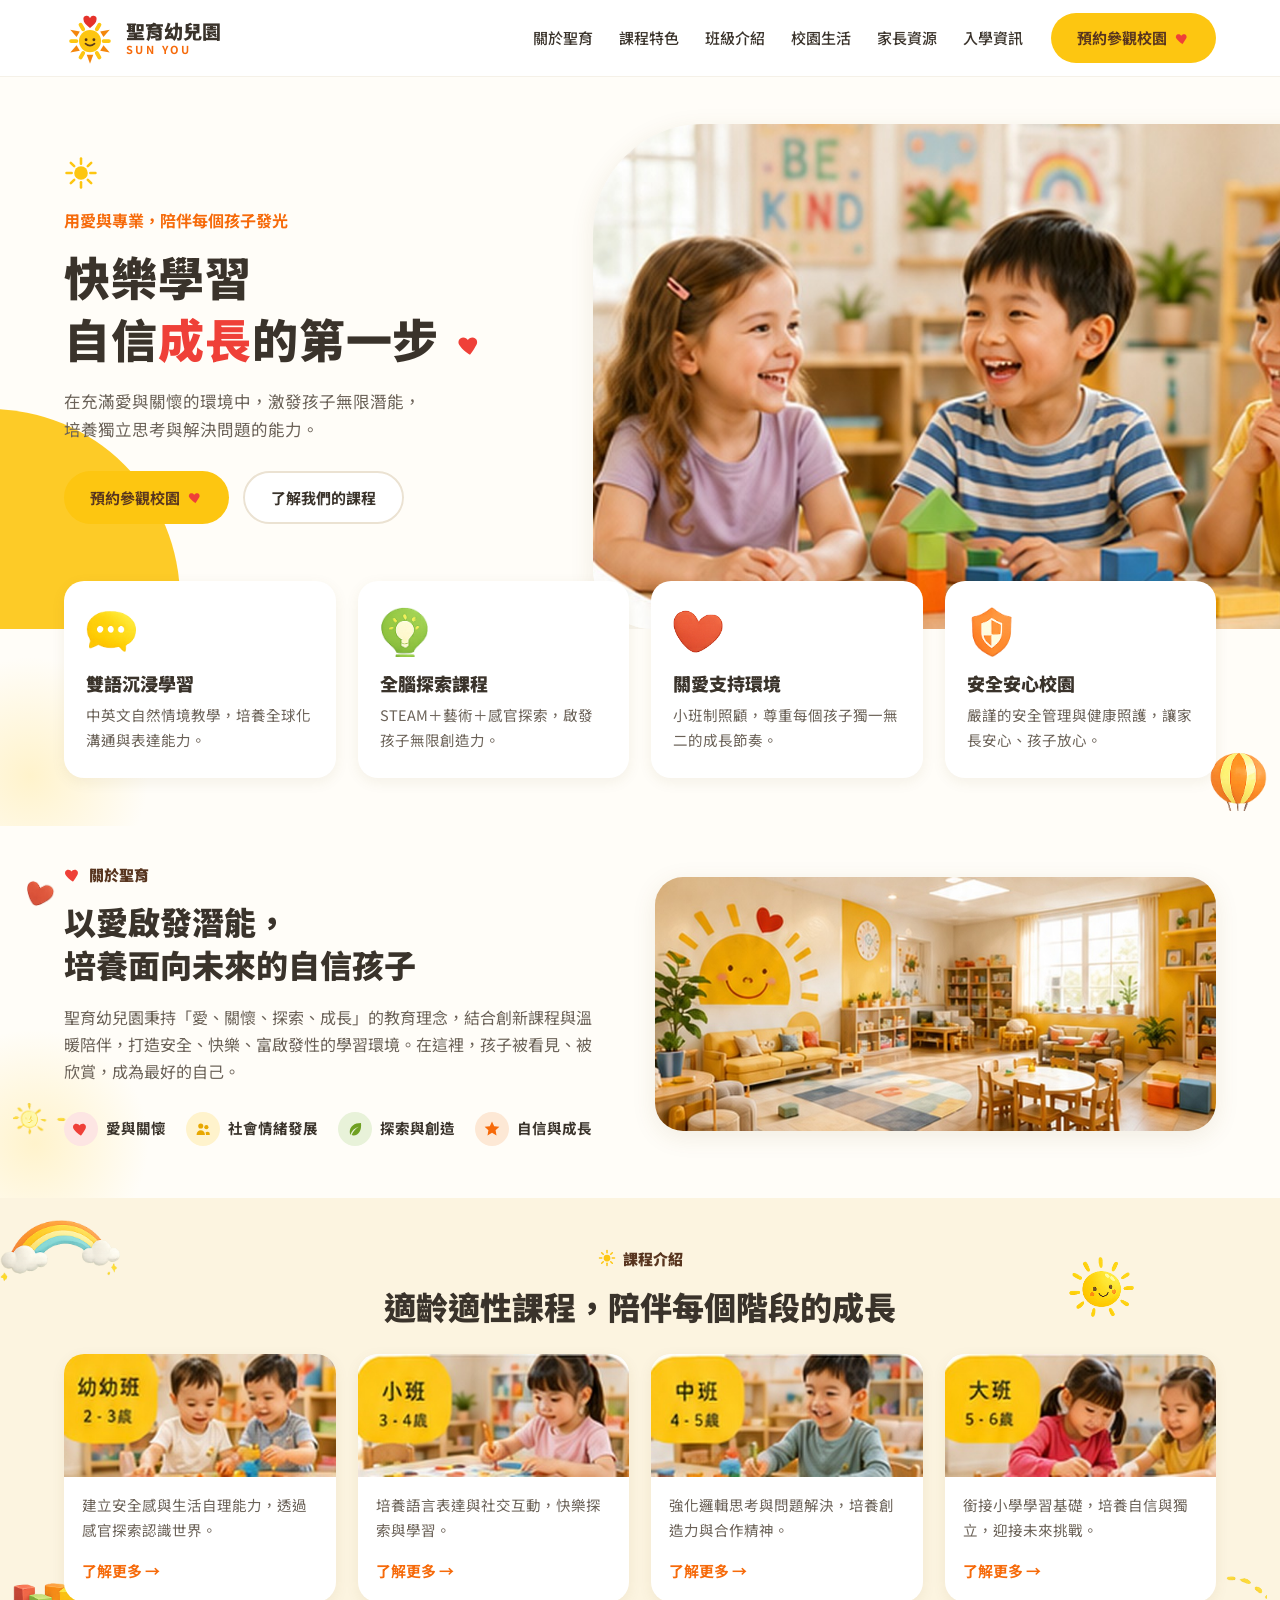
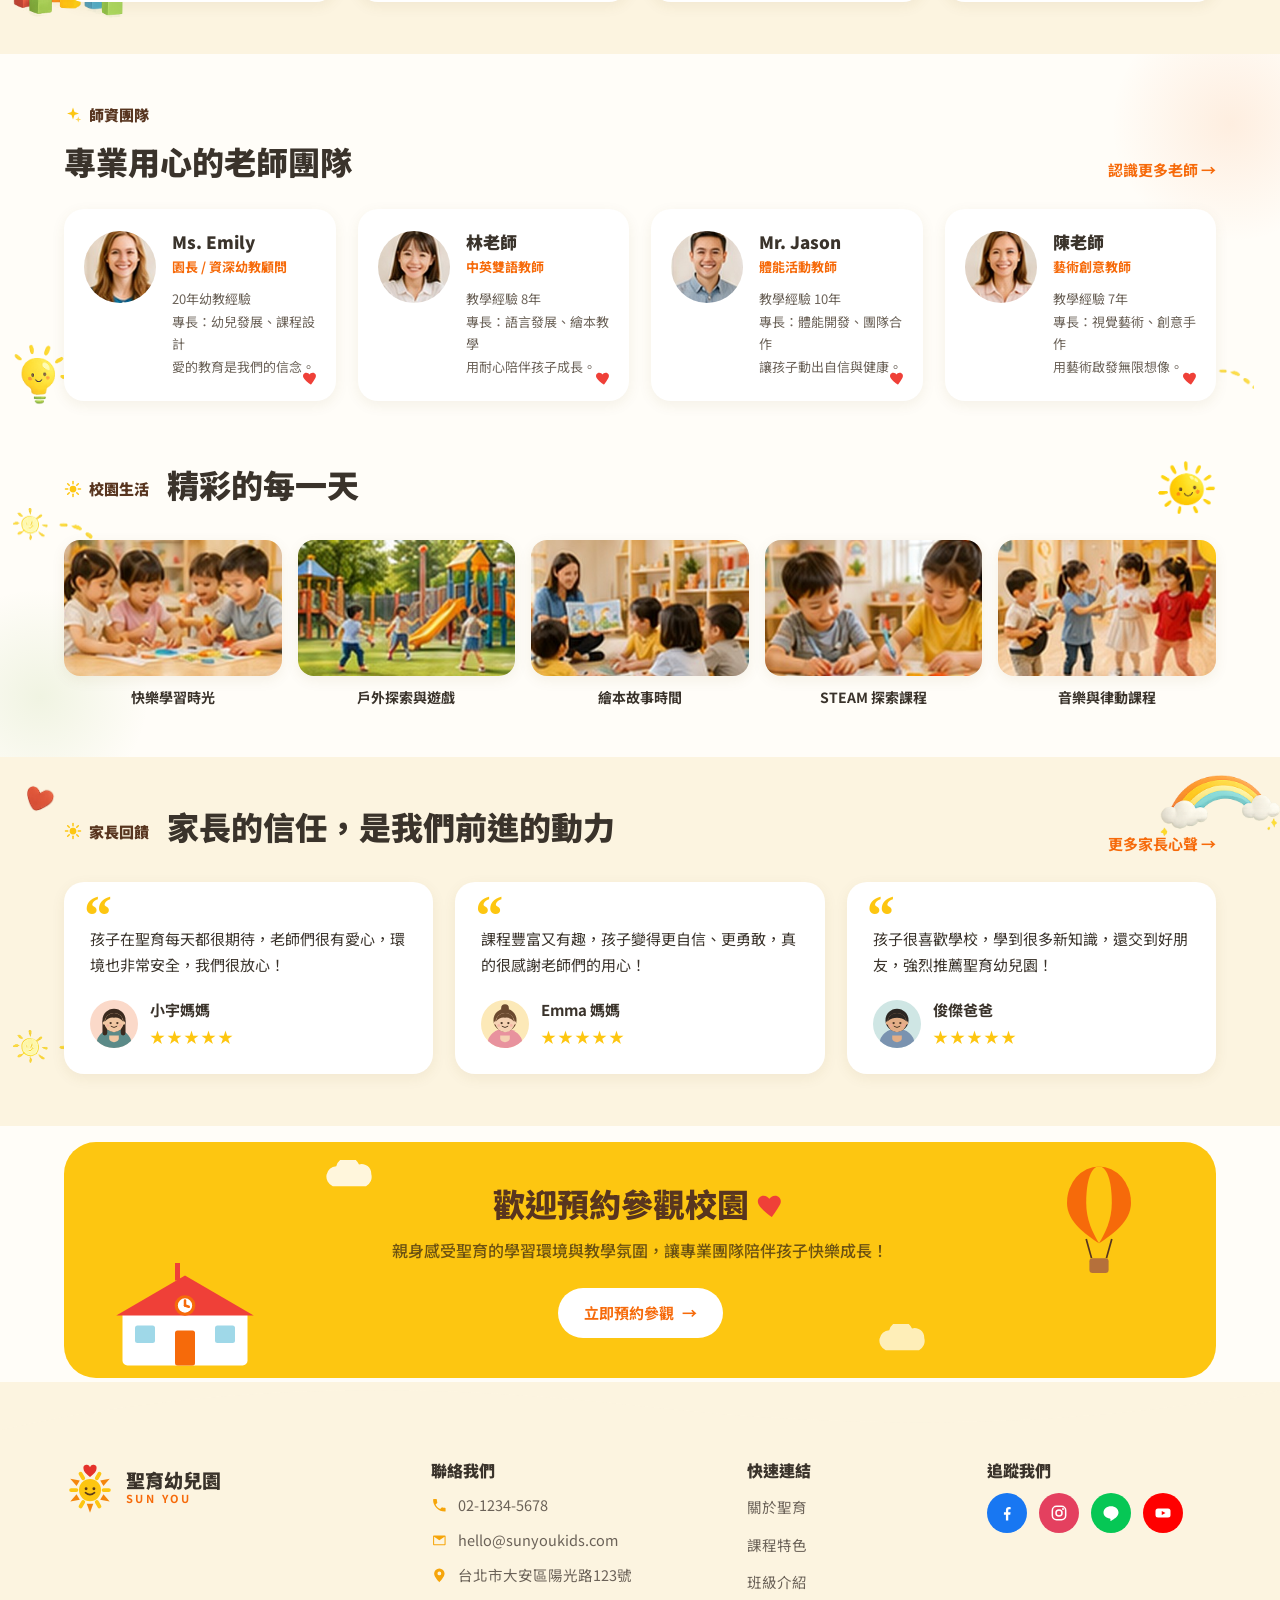
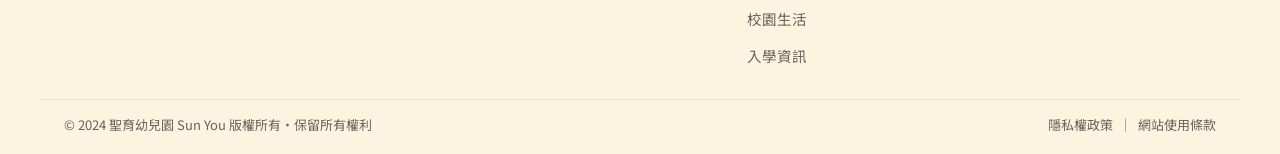
==== commit 1c85ed19: "feat: use flat illustrated avatars for parent testimonials Replace the three parent testimonial phot" ====
--- a/index.html
+++ b/index.html
@@ -286,7 +286,7 @@
         <span class="quote-mark" aria-hidden="true">“</span>
         <p>孩子在聖育每天都很期待，老師們很有愛心，環境也非常安全，我們很放心！</p>
         <footer>
-          <img src="assets/img/avatar-xiaoyu.jpg" alt="" width="76" height="76">
+          <span class="voice-avatar" aria-hidden="true"><svg viewBox="0 0 100 100"><defs><clipPath id="cx"><circle cx="50" cy="50" r="50"/></clipPath></defs><circle cx="50" cy="50" r="50" fill="#FBD9C9"/><g clip-path="url(#cx)"><path d="M14 100 V90 a36 30 0 0 1 72 0 V100 Z" fill="#5B8A88"/><path d="M40 74 h20 v6 a10 8 0 0 1 -20 0 z" fill="#F1C7A2"/><rect x="26" y="40" width="10" height="34" rx="5" fill="#3B2A1E"/><rect x="64" y="40" width="10" height="34" rx="5" fill="#3B2A1E"/><circle cx="50" cy="42" r="24" fill="#3B2A1E"/><circle cx="50" cy="47" r="20" fill="#F1C7A2"/><circle cx="30" cy="48" r="3.5" fill="#F1C7A2"/><circle cx="70" cy="48" r="3.5" fill="#F1C7A2"/><path d="M31 45 a19 18 0 0 1 38 0 q-9 -10 -19 -8 q-10 -2 -19 8 z" fill="#3B2A1E"/><circle cx="43" cy="48" r="2.4" fill="#4A3526"/><circle cx="57" cy="48" r="2.4" fill="#4A3526"/><path d="M44 55 q6 5 12 0" fill="none" stroke="#4A3526" stroke-width="2" stroke-linecap="round"/><circle cx="37" cy="53" r="3" fill="#F6A8A0" opacity=".55"/><circle cx="63" cy="53" r="3" fill="#F6A8A0" opacity=".55"/></g></svg></span>
           <div><strong>小宇媽媽</strong>
             <span class="stars" role="img" aria-label="五顆星">★★★★★</span>
           </div>
@@ -296,7 +296,7 @@
         <span class="quote-mark" aria-hidden="true">“</span>
         <p>課程豐富又有趣，孩子變得更自信、更勇敢，真的很感謝老師們的用心！</p>
         <footer>
-          <img src="assets/img/avatar-emma.jpg" alt="" width="76" height="76">
+          <span class="voice-avatar" aria-hidden="true"><svg viewBox="0 0 100 100"><defs><clipPath id="ce"><circle cx="50" cy="50" r="50"/></clipPath></defs><circle cx="50" cy="50" r="50" fill="#FCE9B8"/><g clip-path="url(#ce)"><path d="M14 100 V90 a36 30 0 0 1 72 0 V100 Z" fill="#E8929E"/><path d="M40 74 h20 v6 a10 8 0 0 1 -20 0 z" fill="#F5D2B3"/><circle cx="50" cy="42" r="24" fill="#6B4A2F"/><circle cx="50" cy="17" r="8" fill="#6B4A2F"/><circle cx="50" cy="47" r="20" fill="#F5D2B3"/><circle cx="30" cy="48" r="3.5" fill="#F5D2B3"/><circle cx="70" cy="48" r="3.5" fill="#F5D2B3"/><path d="M31 45 a19 18 0 0 1 38 0 q-9 -10 -19 -8 q-10 -2 -19 8 z" fill="#6B4A2F"/><circle cx="43" cy="48" r="2.4" fill="#4A3526"/><circle cx="57" cy="48" r="2.4" fill="#4A3526"/><path d="M44 55 q6 5 12 0" fill="none" stroke="#4A3526" stroke-width="2" stroke-linecap="round"/><circle cx="37" cy="53" r="3" fill="#F6A8A0" opacity=".55"/><circle cx="63" cy="53" r="3" fill="#F6A8A0" opacity=".55"/></g></svg></span>
           <div><strong>Emma 媽媽</strong>
             <span class="stars" role="img" aria-label="五顆星">★★★★★</span>
           </div>
@@ -306,7 +306,7 @@
         <span class="quote-mark" aria-hidden="true">“</span>
         <p>孩子很喜歡學校，學到很多新知識，還交到好朋友，強烈推薦聖育幼兒園！</p>
         <footer>
-          <img src="assets/img/avatar-junjie.jpg" alt="" width="76" height="76">
+          <span class="voice-avatar" aria-hidden="true"><svg viewBox="0 0 100 100"><defs><clipPath id="cj"><circle cx="50" cy="50" r="50"/></clipPath></defs><circle cx="50" cy="50" r="50" fill="#CFE6E4"/><g clip-path="url(#cj)"><path d="M14 100 V90 a36 30 0 0 1 72 0 V100 Z" fill="#7A93B0"/><path d="M40 74 h20 v6 a10 8 0 0 1 -20 0 z" fill="#E3AE86"/><circle cx="50" cy="42" r="24" fill="#2B2622"/><circle cx="50" cy="47" r="20" fill="#E3AE86"/><circle cx="30" cy="48" r="3.5" fill="#E3AE86"/><circle cx="70" cy="48" r="3.5" fill="#E3AE86"/><path d="M31 44 a19 17 0 0 1 38 0 a30 30 0 0 0 -38 0 z" fill="#2B2622"/><circle cx="43" cy="48" r="2.4" fill="#4A3526"/><circle cx="57" cy="48" r="2.4" fill="#4A3526"/><path d="M44 55 q6 5 12 0" fill="none" stroke="#4A3526" stroke-width="2" stroke-linecap="round"/><circle cx="37" cy="53" r="3" fill="#F6A8A0" opacity=".55"/><circle cx="63" cy="53" r="3" fill="#F6A8A0" opacity=".55"/></g></svg></span>
           <div><strong>俊傑爸爸</strong>
             <span class="stars" role="img" aria-label="五顆星">★★★★★</span>
           </div>
--- a/css/styles.css
+++ b/css/styles.css
@@ -237,6 +237,8 @@
 .voice-card > p { font-size: 15px; color: var(--ink); margin: 14px 0 20px; }
 .voice-card footer { display: flex; align-items: center; gap: 12px; }
 .voice-card footer img { width: 48px; height: 48px; border-radius: 50%; object-fit: cover; }
+.voice-avatar { display: block; width: 48px; height: 48px; flex: none; }
+.voice-avatar svg { width: 100%; height: 100%; display: block; }
 .voice-card strong { display: block; font-size: 15px; }
 .stars { color: var(--yellow); font-size: 15px; letter-spacing: 2px; }
 
